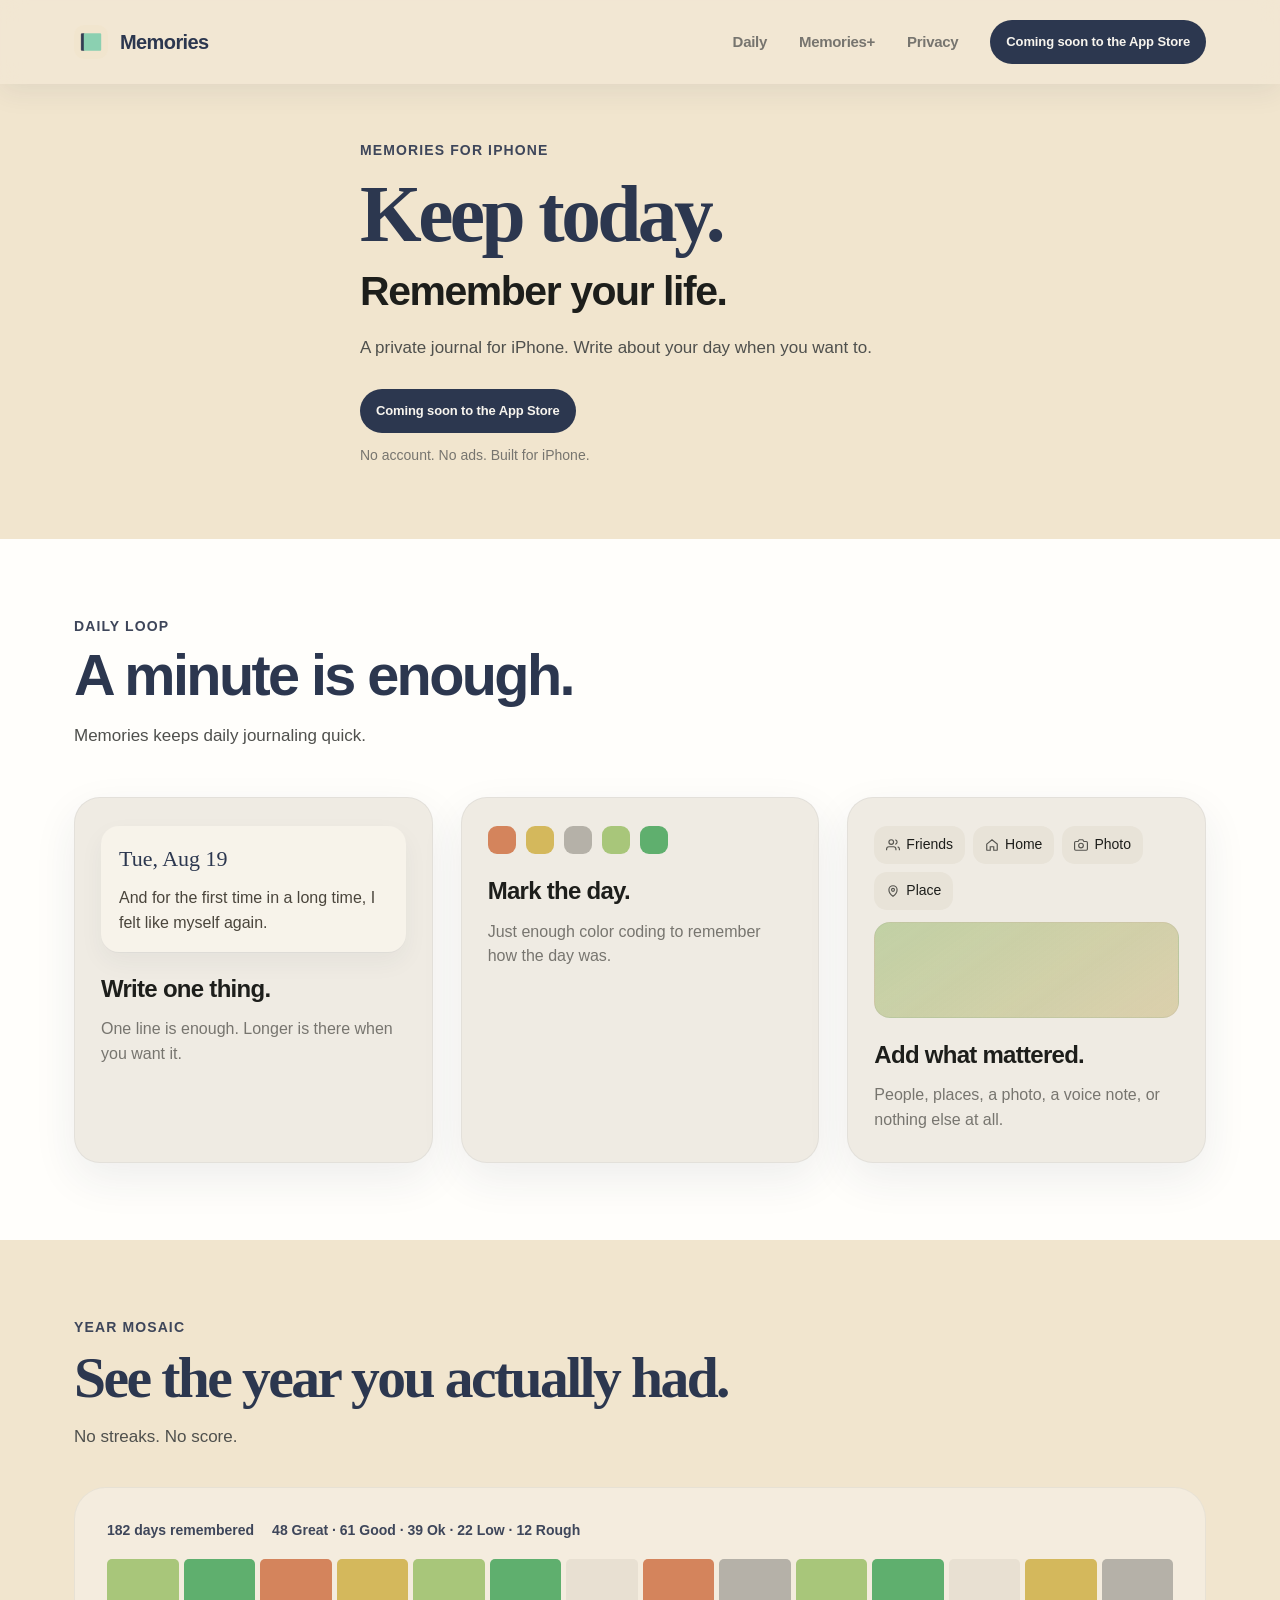
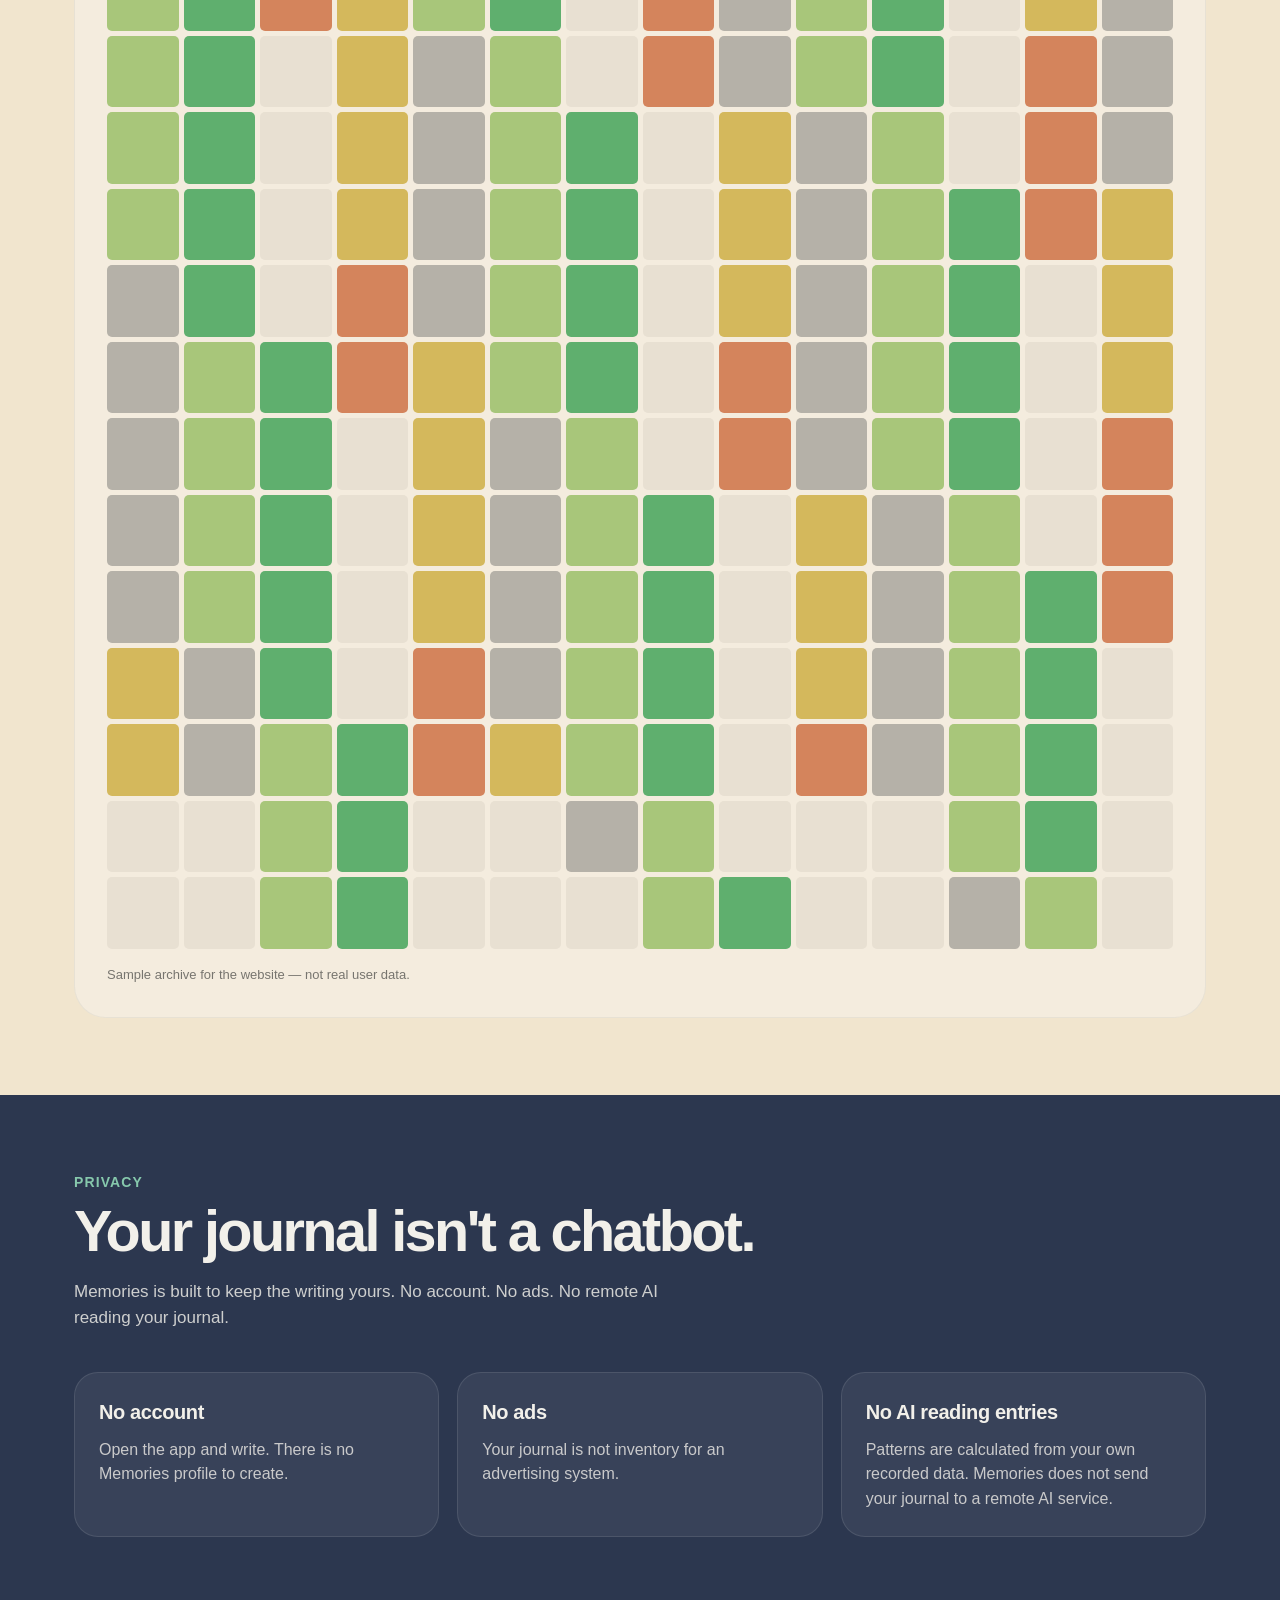
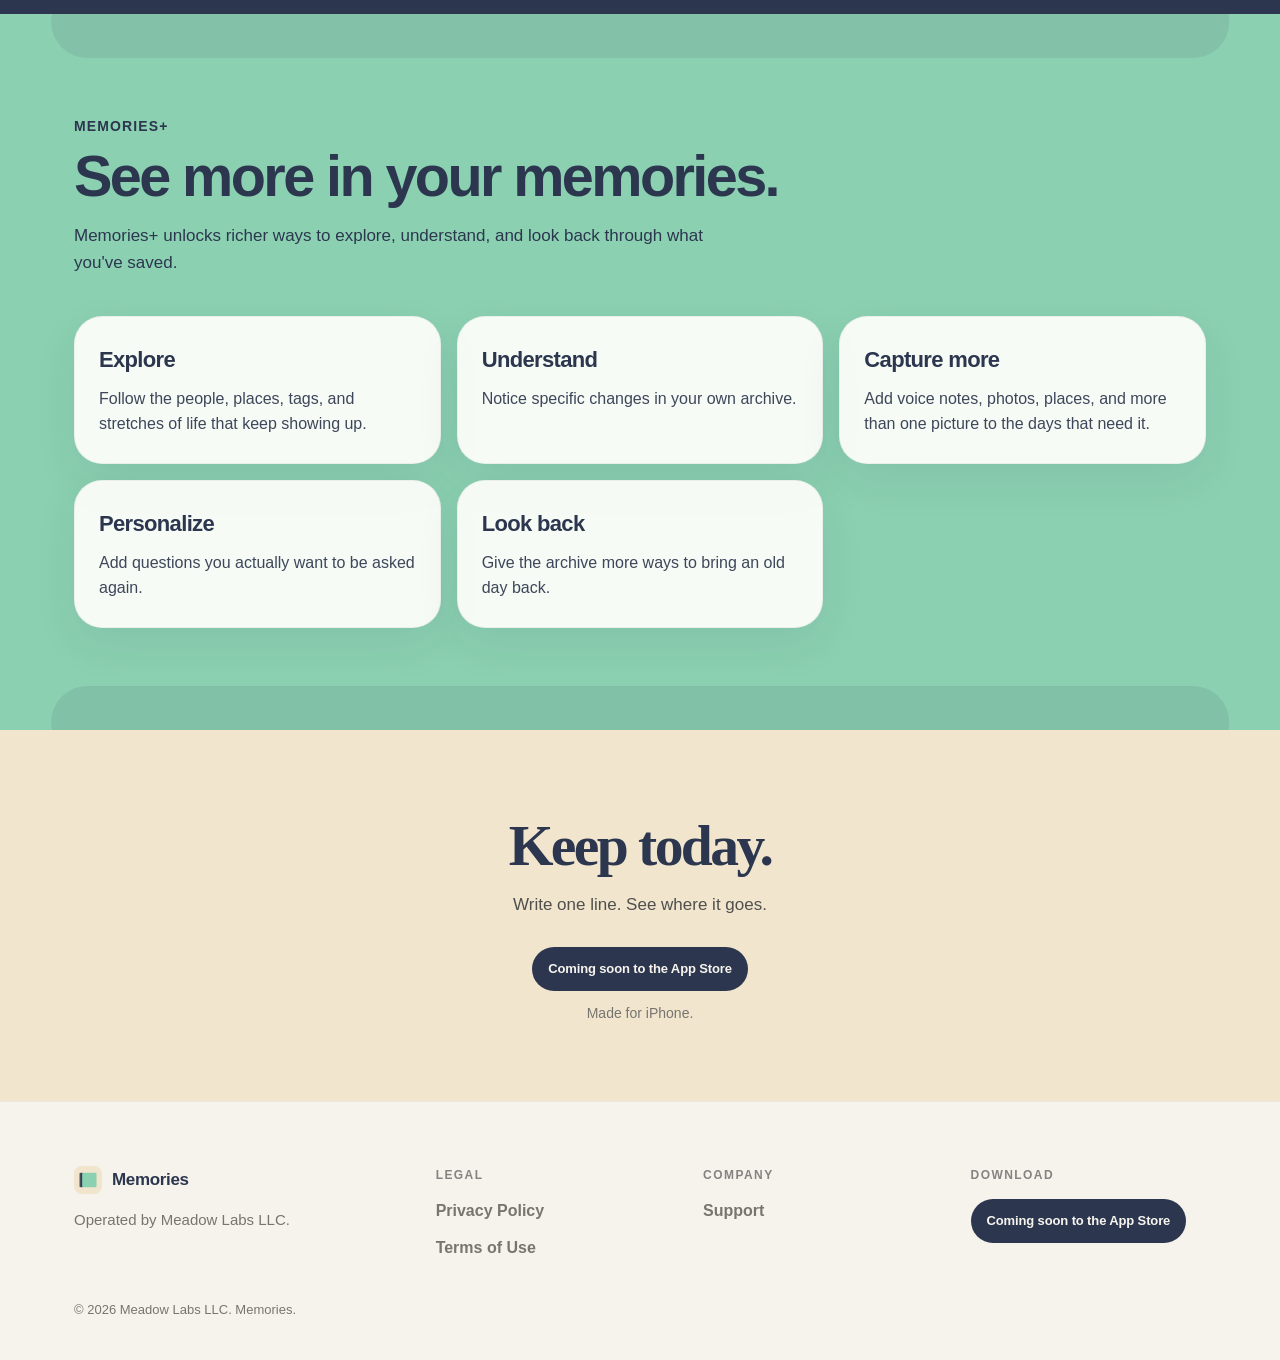
==== index.html @ 6b0a4706 "Initial Memories website" ====
<!doctype html>
<html lang="en">
  <head>
    <meta charset="utf-8" />
    <meta name="viewport" content="width=device-width, initial-scale=1" />
    <title>Memories - Daily journaling with no fluff</title>
    <meta name="description" content="A private iPhone journal. Write about your day, mark how it felt, and look back when you want to." />
    <link rel="canonical" href="https://memoriesjournal.com/" />
    <meta name="theme-color" content="#F1E5CE" />
    <link rel="icon" type="image/png" href="./assets/favicon.png" />
    <link rel="apple-touch-icon" href="./assets/logo.png" />
    <meta property="og:type" content="website" />
    <meta property="og:url" content="https://memoriesjournal.com/" />
    <meta property="og:title" content="Memories - Daily journaling with no fluff" />
    <meta property="og:description" content="A private iPhone journal. Write about your day when you want to." />
    <meta property="og:image" content="https://memoriesjournal.com/assets/logo.png" />
    <meta name="twitter:card" content="summary_large_image" />
    <link rel="manifest" href="./site.webmanifest" />
    <link rel="stylesheet" href="./styles.css" />
  </head>
  <body>
    <a class="skip-link" href="#main">Skip to content</a>
    <header class="topbar">
      <div class="topbar-inner">
        <a class="brand" href="./index.html" aria-label="Memories home">
          <img class="brand-mark" src="./assets/logo.png" alt="" width="34" height="34" />
          <span class="brand-word">Memories</span>
        </a>
        <div class="topbar-actions">
          <nav class="topnav" aria-label="Primary">
            <a href="#daily">Daily</a>
            <a href="#plus">Memories+</a>
            <a href="#privacy">Privacy</a>
          </nav>
          <div data-store-cta></div>
        </div>
      </div>
    </header>

    <main id="main">
      <section class="hero hero--simple" aria-labelledby="hero-title">
        <div class="hero-grid hero-grid--simple">
          <div>
            <p class="hero-eyebrow">Memories for iPhone</p>
            <h1 id="hero-title" class="hero-title">Keep today.</h1>
            <p class="hero-support">Remember your life.</p>
            <p class="hero-body">
              A private journal for iPhone. Write about your day when you want to.
            </p>
            <div class="hero-cta">
              <div data-store-cta></div>
              <p class="hero-note">No account. No ads. Built for iPhone.</p>
            </div>
          </div>
        </div>
      </section>

      <section class="section loop-section" id="daily" aria-labelledby="loop-title">
        <div class="section-inner">
          <p class="section-kicker">Daily loop</p>
          <h2 id="loop-title" class="h2">A minute is enough.</h2>
          <p class="lead">Memories keeps daily journaling quick.</p>
          <div class="loop-grid">
            <article class="loop-card">
              <div class="mini-write" aria-hidden="true">
                <div class="date">Tue, Aug 19</div>
                <div class="line">And for the first time in a long time, I felt like myself again.</div>
              </div>
              <h3>Write one thing.</h3>
              <p>One line is enough. Longer is there when you want it.</p>
            </article>

            <article class="loop-card">
              <div class="mood-row" aria-hidden="true">
                <span class="mood-swatch" data-mood="rough"></span>
                <span class="mood-swatch" data-mood="low"></span>
                <span class="mood-swatch" data-mood="ok"></span>
                <span class="mood-swatch" data-mood="good"></span>
                <span class="mood-swatch" data-mood="great"></span>
              </div>
              <h3>Mark the day.</h3>
              <p>Just enough color coding to remember how the day was.</p>
            </article>

            <article class="loop-card">
              <div class="context-demo" aria-hidden="true">
                <div class="tag-row">
                  <span class="tag-pill">
                    <svg viewBox="0 0 24 24" fill="none" stroke="currentColor" stroke-width="2" aria-hidden="true"><path d="M17 21v-2a4 4 0 00-4-4H5a4 4 0 00-4 4v2"/><circle cx="9" cy="7" r="4"/><path d="M23 21v-2a4 4 0 00-3-3.87M16 3.13a4 4 0 010 7.75"/></svg>
                    Friends
                  </span>
                  <span class="tag-pill">
                    <svg viewBox="0 0 24 24" fill="none" stroke="currentColor" stroke-width="2" aria-hidden="true"><path d="M3 10.5L12 3l9 7.5V20a1 1 0 01-1 1h-5v-6H9v6H4a1 1 0 01-1-1v-9.5z"/></svg>
                    Home
                  </span>
                  <span class="tag-pill">
                    <svg viewBox="0 0 24 24" fill="none" stroke="currentColor" stroke-width="2" aria-hidden="true"><path d="M23 19a2 2 0 01-2 2H3a2 2 0 01-2-2V8a2 2 0 012-2h4l2-3h6l2 3h4a2 2 0 012 2z"/><circle cx="12" cy="13" r="4"/></svg>
                    Photo
                  </span>
                  <span class="tag-pill">
                    <svg viewBox="0 0 24 24" fill="none" stroke="currentColor" stroke-width="2" aria-hidden="true"><path d="M12 21s7-4.5 7-11a7 7 0 10-14 0c0 6.5 7 11 7 11z"/><circle cx="12" cy="10" r="2.5"/></svg>
                    Place
                  </span>
                </div>
                <div class="context-photo" aria-hidden="true"></div>
              </div>
              <h3>Add what mattered.</h3>
              <p>People, places, a photo, a voice note, or nothing else at all.</p>
            </article>
          </div>
        </div>
      </section>

      <section class="section year-section" aria-labelledby="year-title">
        <div class="section-inner">
          <p class="section-kicker">Year Mosaic</p>
          <h2 id="year-title" class="h2 h2-serif">See the year you actually had.</h2>
          <p class="lead">No streaks. No score.</p>
          <div class="mosaic-panel">
            <div class="mosaic-meta">
              <span>182 days remembered</span>
              <span>48 Great · 61 Good · 39 Ok · 22 Low · 12 Rough</span>
            </div>
            <div id="yearMosaic" class="mosaic-grid" role="img" aria-label="Decorative sample year mosaic using demo mood colors"></div>
            <p class="mosaic-note">Sample archive for the website — not real user data.</p>
          </div>
        </div>
      </section>

      <section class="section privacy-section" id="privacy" aria-labelledby="privacy-title">
        <div class="section-inner">
          <p class="section-kicker">Privacy</p>
          <h2 id="privacy-title" class="h2">Your journal isn't a chatbot.</h2>
          <p class="lead">Memories is built to keep the writing yours. No account. No ads. No remote AI reading your journal.</p>
          <p class="lead" data-cloud-copy hidden>
            The app works offline, and private iCloud sync can keep your archive with your Apple account when enabled.
          </p>
          <div class="trust-grid">
            <article class="trust-card"><h3>No account</h3><p>Open the app and write. There is no Memories profile to create.</p></article>
            <article class="trust-card"><h3>No ads</h3><p>Your journal is not inventory for an advertising system.</p></article>
            <article class="trust-card"><h3>No AI reading entries</h3><p>Patterns are calculated from your own recorded data. Memories does not send your journal to a remote AI service.</p></article>
          </div>
        </div>
      </section>

      <section class="plus-section" id="plus" aria-labelledby="plus-title">
        <div class="plus-stack plus-stack--top" aria-hidden="true"></div>
        <div class="plus-stack plus-stack--bottom" aria-hidden="true"></div>
        <div class="section-inner" style="position:relative;z-index:1">
          <p class="section-kicker">Memories+</p>
          <h2 id="plus-title" class="h2">See more in your memories.</h2>
          <p class="lead">Memories+ unlocks richer ways to explore, understand, and look back through what you've saved.</p>
          <div class="plus-grid plus-grid--five">
            <article class="plus-card"><h3>Explore</h3><p>Follow the people, places, tags, and stretches of life that keep showing up.</p></article>
            <article class="plus-card"><h3>Understand</h3><p>Notice specific changes in your own archive.</p></article>
            <article class="plus-card"><h3>Capture more</h3><p>Add voice notes, photos, places, and more than one picture to the days that need it.</p></article>
            <article class="plus-card"><h3>Personalize</h3><p>Add questions you actually want to be asked again.</p></article>
            <article class="plus-card"><h3>Look back</h3><p>Give the archive more ways to bring an old day back.</p></article>
          </div>
        </div>
      </section>

      <section class="section final-cta" aria-labelledby="final-title">
        <div class="section-inner center">
          <h2 id="final-title" class="h2 h2-serif">Keep today.</h2>
          <p class="lead">Write one line. See where it goes.</p>
          <div class="hero-cta" style="margin-top:28px">
            <div data-store-cta></div>
            <p class="hero-note">Made for iPhone.</p>
          </div>
        </div>
      </section>
    </main>

    <footer class="site-footer">
      <div class="section-inner">
        <div class="footer-grid">
          <div>
            <a class="footer-brand" href="./index.html">
              <img src="./assets/logo.png" alt="" width="28" height="28" />
              Memories
            </a>
            <p class="footer-copy">Operated by Meadow Labs LLC.</p>
          </div>
          <div>
            <div class="footer-label">Legal</div>
            <div class="footer-links">
              <a href="./privacy.html">Privacy Policy</a>
              <a href="./terms.html">Terms of Use</a>
            </div>
          </div>
          <div>
            <div class="footer-label">Company</div>
            <div class="footer-links"><a href="./support.html">Support</a></div>
          </div>
          <div>
            <div class="footer-label">Download</div>
            <div class="footer-links"><div data-store-cta></div></div>
          </div>
        </div>
        <div class="footer-bottom">© <span data-year></span> Meadow Labs LLC. Memories.</div>
      </div>
    </footer>
    <script src="./main.js" defer></script>
  </body>
</html>
---- styles.css ----
/* Memories marketing site */

:root {
  --logo-cream: #f1e5ce;
  --brand-mint: #8bd0b1;
  --slate: #3e465a;
  --navy: #2c374f;
  --canvas: #f6f3ec;
  --raised: #efebe3;
  --ink: #1d1e1b;
  --muted: #77756f;
  --separator: #ded9cf;

  --mood-rough: #d4845c;
  --mood-low: #d4b85c;
  --mood-ok: #b5b1a8;
  --mood-good: #a8c67a;
  --mood-great: #5faf6e;

  --font-sans: -apple-system, BlinkMacSystemFont, "SF Pro Text", "SF Pro Display",
    "Segoe UI", Helvetica, Arial, sans-serif;
  --font-serif: ui-serif, "New York", Georgia, "Times New Roman", serif;

  --wrap: 1180px;
  --pad-x: 24px;
  --section-y: clamp(56px, 6vw, 96px);
  --shadow-soft: 0 16px 44px rgba(44, 55, 79, 0.08);
  --shadow-nav: 0 8px 26px rgba(44, 55, 79, 0.08);
  --radius-card: 26px;
  --radius-device: 42px;
  --focus: 0 0 0 3px rgba(139, 208, 177, 0.55);
}

*, *::before, *::after { box-sizing: border-box; }

html { scroll-behavior: smooth; }
@media (prefers-reduced-motion: reduce) {
  html { scroll-behavior: auto; }
}

body {
  margin: 0;
  color: var(--ink);
  background: var(--canvas);
  font-family: var(--font-sans);
  font-size: 17px;
  line-height: 1.55;
  -webkit-font-smoothing: antialiased;
  overflow-x: hidden;
}

img { max-width: 100%; height: auto; display: block; }
a { color: inherit; }

a:focus-visible,
button:focus-visible {
  outline: none;
  box-shadow: var(--focus);
  border-radius: 10px;
}

.skip-link {
  position: absolute;
  left: 16px;
  top: -48px;
  z-index: 100;
  padding: 10px 14px;
  background: var(--navy);
  color: #f7f4ee;
  border-radius: 12px;
  text-decoration: none;
  font-weight: 650;
}
.skip-link:focus { top: 16px; }

.section { padding: var(--section-y) 0; }
.section-inner {
  width: min(var(--wrap), 100%);
  margin: 0 auto;
  padding: 0 var(--pad-x);
}

/* Topbar */
.topbar {
  position: sticky;
  top: 0;
  z-index: 40;
  height: 84px;
  display: flex;
  align-items: center;
  background: rgba(241, 229, 206, 0.86);
  backdrop-filter: blur(12px);
  -webkit-backdrop-filter: blur(12px);
  box-shadow: var(--shadow-nav);
}
.topbar-inner {
  width: min(var(--wrap), 100%);
  margin: 0 auto;
  padding: 0 var(--pad-x);
  display: flex;
  align-items: center;
  justify-content: space-between;
  gap: 20px;
}
.brand {
  display: inline-flex;
  align-items: center;
  gap: 12px;
  text-decoration: none;
  color: var(--navy);
  min-height: 44px;
}
.brand-mark {
  width: 34px;
  height: 34px;
  border-radius: 10px;
  object-fit: cover;
}
.brand-word {
  font-size: 20px;
  font-weight: 700;
  letter-spacing: -0.03em;
}
.topnav { display: none; align-items: center; gap: 4px; }
.topnav a {
  text-decoration: none;
  color: var(--muted);
  font-size: 15px;
  font-weight: 650;
  letter-spacing: -0.02em;
  padding: 10px 14px;
  border-radius: 999px;
  transition: background 160ms ease, color 160ms ease;
}
.topnav a:hover {
  background: rgba(139, 208, 177, 0.22);
  color: var(--navy);
}
.topbar-actions { display: flex; align-items: center; gap: 18px; }
@media (min-width: 900px) { .topnav { display: flex; } }
@media (max-width: 639px) {
  .topbar { height: 72px; }
  .brand-mark { width: 30px; height: 30px; }
  .brand-word { font-size: 18px; }
}

.coming-soon {
  display: inline-flex;
  align-items: center;
  justify-content: center;
  min-height: 44px;
  padding: 10px 16px;
  border-radius: 999px;
  background: var(--navy);
  color: #f7f4ee;
  font-size: 13px;
  font-weight: 650;
  letter-spacing: -0.01em;
  text-align: center;
}
.store-badge { display: inline-block; line-height: 0; }
.store-badge img { height: 40px; width: auto; }
@media (min-width: 640px) { .store-badge img { height: 44px; } }

/* Hero */
.hero {
  background: var(--logo-cream);
  overflow: hidden;
}
.hero-grid {
  width: min(1360px, calc(100% - 48px));
  margin: 0 auto;
  padding: 28px 0 64px;
  display: grid;
  grid-template-columns: minmax(0, 0.9fr) minmax(0, 1.1fr);
  gap: 48px;
  align-items: center;
  min-height: 720px;
}
.hero-eyebrow {
  margin: 0 0 14px;
  font-size: 14px;
  font-weight: 700;
  letter-spacing: 0.08em;
  text-transform: uppercase;
  color: var(--slate);
}
.hero-title {
  margin: 0;
  font-family: var(--font-serif);
  font-size: clamp(48px, 6.2vw, 86px);
  line-height: 0.96;
  letter-spacing: -0.045em;
  font-weight: 600;
  color: var(--navy);
}
.hero-support {
  margin: 18px 0 0;
  font-size: clamp(28px, 3.2vw, 46px);
  line-height: 1.05;
  letter-spacing: -0.035em;
  font-weight: 650;
}
.hero-body {
  margin: 22px 0 0;
  max-width: 34rem;
  font-size: clamp(17px, 1.3vw, 20px);
  color: color-mix(in srgb, var(--ink) 78%, white);
}
.hero-cta {
  margin-top: 28px;
  display: flex;
  flex-direction: column;
  align-items: flex-start;
  gap: 12px;
}
.hero-note { margin: 0; font-size: 14px; color: var(--muted); }
.hero-art {
  position: relative;
  min-height: 520px;
  display: grid;
  place-items: center;
}
.stack-layer {
  position: absolute;
  border-radius: 36px;
}
.stack-layer--back {
  width: min(78%, 420px);
  height: 78%;
  right: 8%;
  top: 8%;
  background: var(--slate);
  transform: rotate(-2.5deg);
}
.stack-layer--mid {
  width: min(82%, 440px);
  height: 82%;
  right: 4%;
  top: 10%;
  background: var(--navy);
  transform: rotate(1.5deg);
}
.hero-device {
  position: relative;
  z-index: 2;
  width: min(360px, 78%);
}
.float-device { animation: floaty 8s ease-in-out infinite; }
@keyframes floaty {
  0%, 100% { transform: translateY(0); }
  50% { transform: translateY(-4px); }
}
@media (prefers-reduced-motion: reduce) {
  .float-device { animation: none; }
}
@media (max-width: 1099px) {
  .hero-grid {
    grid-template-columns: 1fr;
    min-height: auto;
    gap: 36px;
    width: min(var(--wrap), 100%);
    padding: 24px var(--pad-x) 48px;
  }
  .hero-art { min-height: 420px; }
  .hero-cta, .hero-body, .hero-support, .hero-title, .hero-eyebrow { text-align: center; }
  .hero-cta { align-items: center; }
  .hero-body { margin-left: auto; margin-right: auto; }
}
@media (max-width: 639px) {
  .hero-title { font-size: clamp(42px, 11vw, 54px); }
  .hero-support { font-size: clamp(24px, 7vw, 34px); }
  .hero-art { min-height: 360px; }
}

.hero--simple .hero-grid--simple {
  grid-template-columns: 1fr;
  min-height: auto;
  width: min(var(--wrap), 100%);
  padding: 56px var(--pad-x) 72px;
  max-width: 38rem;
}

.hero--simple .hero-cta,
.hero--simple .hero-body,
.hero--simple .hero-support,
.hero--simple .hero-title,
.hero--simple .hero-eyebrow {
  text-align: left;
}

.hero--simple .hero-cta {
  align-items: flex-start;
}

@media (max-width: 639px) {
  .hero--simple .hero-grid--simple {
    padding: 40px var(--pad-x) 56px;
  }
}

.device-shell {
  background: #1a1c19;
  border-radius: var(--radius-device);
  padding: 10px;
  box-shadow: var(--shadow-soft);
  aspect-ratio: 9 / 19.5;
  overflow: hidden;
  position: relative;
}
.device-shell img,
.shot-slot img {
  width: 100%;
  height: 100%;
  object-fit: cover;
  border-radius: calc(var(--radius-device) - 8px);
  background: var(--raised);
}
.shot-slot { position: relative; width: 100%; height: 100%; }
.shot-placeholder {
  position: absolute;
  inset: 0;
  display: grid;
  place-items: center;
  text-align: center;
  padding: 24px;
  border-radius: inherit;
  background: linear-gradient(160deg, rgba(239, 235, 227, 0.95), rgba(241, 229, 206, 0.95));
  color: var(--slate);
  font-size: 13px;
  font-weight: 650;
  letter-spacing: 0.04em;
  text-transform: uppercase;
  border: 1px dashed rgba(62, 70, 90, 0.28);
}

.section-kicker {
  margin: 0;
  font-size: 14px;
  font-weight: 700;
  letter-spacing: 0.08em;
  text-transform: uppercase;
  color: var(--slate);
}
.h2 {
  margin: 10px 0 0;
  font-size: clamp(36px, 4.5vw, 68px);
  line-height: 1;
  letter-spacing: -0.045em;
  font-weight: 750;
  color: var(--navy);
}
.h2-serif {
  font-family: var(--font-serif);
  font-weight: 600;
}
.lead {
  margin: 18px 0 0;
  max-width: 40rem;
  font-size: clamp(17px, 1.3vw, 21px);
  color: color-mix(in srgb, var(--ink) 78%, white);
}

.loop-section { background: #fffefb; }
.loop-grid { margin-top: 48px; display: grid; gap: 22px; }
@media (min-width: 900px) {
  .loop-grid { grid-template-columns: repeat(3, 1fr); gap: 28px; }
}
.loop-card {
  background: var(--raised);
  border-radius: var(--radius-card);
  padding: 28px 26px 30px;
  border: 1px solid rgba(44, 55, 79, 0.06);
  box-shadow: var(--shadow-soft);
}
.loop-card h3 {
  margin: 18px 0 0;
  font-size: 24px;
  letter-spacing: -0.03em;
  font-weight: 750;
}
.loop-card p { margin: 10px 0 0; color: var(--muted); font-size: 16px; }
.mini-write {
  background: #f7f3ea;
  border-radius: 18px;
  padding: 16px 18px;
  box-shadow: 0 1px 0 rgba(44, 55, 79, 0.04), 0 10px 24px rgba(44, 55, 79, 0.05);
}
.mini-write .date {
  font-family: var(--font-serif);
  font-size: 22px;
  color: var(--navy);
}
.mini-write .line { margin-top: 10px; font-size: 16px; color: #4a453c; }
.mood-row { display: flex; gap: 10px; align-items: center; flex-wrap: wrap; }
.mood-swatch { width: 28px; height: 28px; border-radius: 9px; }
.mood-swatch[data-mood="rough"] { background: var(--mood-rough); }
.mood-swatch[data-mood="low"] { background: var(--mood-low); }
.mood-swatch[data-mood="ok"] { background: var(--mood-ok); }
.mood-swatch[data-mood="good"] { background: var(--mood-good); }
.mood-swatch[data-mood="great"] { background: var(--mood-great); }
.mood-legend {
  display: flex;
  flex-wrap: wrap;
  gap: 8px 12px;
  margin-top: 12px;
  font-size: 13px;
  color: var(--muted);
}
.mood-legend span { display: inline-flex; align-items: center; gap: 6px; }
.mood-legend i { width: 10px; height: 10px; border-radius: 3px; display: inline-block; }
.tag-row { display: flex; flex-wrap: wrap; gap: 8px; }
.tag-pill {
  display: inline-flex;
  align-items: center;
  gap: 6px;
  padding: 8px 12px;
  border-radius: 13px;
  background: #e8e3d8;
  font-size: 14px;
}

.tag-pill svg {
  width: 14px;
  height: 14px;
  opacity: 0.72;
  flex-shrink: 0;
}

.context-demo {
  display: grid;
  gap: 12px;
}

.context-photo {
  height: 96px;
  border-radius: 16px;
  background:
    linear-gradient(145deg, rgba(168, 198, 122, 0.55), rgba(212, 184, 92, 0.35)),
    linear-gradient(0deg, rgba(44, 55, 79, 0.08), rgba(44, 55, 79, 0.08));
  border: 1px solid rgba(44, 55, 79, 0.06);
}

.feature-section { background: var(--canvas); }
.feature-layout {
  margin-top: 40px;
  display: grid;
  gap: 32px;
  align-items: center;
}
@media (min-width: 900px) {
  .feature-layout { grid-template-columns: minmax(0, 0.9fr) minmax(0, 1.1fr); gap: 48px; }
}
.feature-preview {
  position: relative;
  width: min(380px, 100%);
  margin: 0 auto;
}
.feature-screen {
  width: 100%;
  height: 100%;
  object-fit: cover;
  transition: opacity 180ms ease;
  border-radius: calc(var(--radius-device) - 8px);
}
.feature-screen.is-fading { opacity: 0.45; }
.feature-cards { display: flex; flex-direction: column; gap: 12px; }
.feature-card {
  width: 100%;
  text-align: left;
  border: 1px solid rgba(44, 55, 79, 0.1);
  border-radius: 24px;
  background: #fffefb;
  padding: 22px 24px;
  box-shadow: var(--shadow-soft);
  cursor: pointer;
  font: inherit;
  color: inherit;
  transition: transform 160ms ease, background 160ms ease, border-color 160ms ease;
}
.feature-card h3 {
  margin: 0;
  font-size: 20px;
  letter-spacing: -0.03em;
  font-weight: 750;
}
.feature-card p { margin: 8px 0 0; color: var(--muted); font-size: 16px; }
.feature-card.is-active {
  border-color: rgba(139, 208, 177, 0.7);
  background: #eef8f3;
}
.feature-card.is-active h3 { color: var(--navy); }
@media (min-width: 900px) {
  .feature-card.is-active { transform: translateX(-4px); }
}

.year-section { background: var(--logo-cream); }
.mosaic-panel {
  margin-top: 36px;
  background: rgba(246, 243, 236, 0.55);
  border-radius: 32px;
  padding: clamp(20px, 3vw, 32px);
  border: 1px solid rgba(44, 55, 79, 0.06);
}
.mosaic-meta {
  display: flex;
  flex-wrap: wrap;
  gap: 10px 18px;
  margin-bottom: 18px;
  font-size: 14px;
  color: var(--slate);
  font-weight: 650;
}
.mosaic-grid {
  display: grid;
  grid-template-columns: repeat(14, minmax(0, 1fr));
  gap: 5px;
}
.mosaic-cell {
  aspect-ratio: 1;
  border-radius: 5px;
  opacity: 0;
  transform: translateY(4px);
}
.mosaic-grid.is-revealed .mosaic-cell,
.mosaic-cell.is-visible {
  opacity: 1;
  transform: none;
  transition: opacity 420ms ease, transform 420ms ease;
  transition-delay: var(--delay, 0ms);
}
@media (prefers-reduced-motion: reduce) {
  .mosaic-cell { opacity: 1; transform: none; transition: none; }
}
.mosaic-note { margin: 16px 0 0; font-size: 13px; color: var(--muted); }

.ordinary-section { background: #fffefb; }
.ordinary-grid { margin-top: 40px; display: grid; gap: 22px; }
@media (min-width: 900px) {
  .ordinary-grid { grid-template-columns: 1.2fr 0.9fr; align-items: stretch; }
}
.ordinary-side { display: grid; gap: 18px; }
.archive-card {
  background: var(--raised);
  border-radius: 28px;
  padding: 22px;
  border: 1px solid rgba(44, 55, 79, 0.06);
  box-shadow: var(--shadow-soft);
  min-height: 180px;
}
.archive-card h3 {
  margin: 0;
  font-size: 18px;
  font-weight: 750;
  letter-spacing: -0.02em;
}
.archive-card p { margin: 8px 0 0; color: var(--muted); font-size: 15px; }
.archive-visual {
  margin-top: 16px;
  border-radius: 22px;
  overflow: hidden;
  min-height: 220px;
  background: #e8e2d6;
  position: relative;
}
.archive-visual .shot-slot { min-height: 220px; }
.archive-visual img {
  width: 100%;
  height: 100%;
  min-height: 220px;
  object-fit: cover;
  border-radius: 0;
}
.ordinary-close {
  margin-top: 28px;
  max-width: 46rem;
  font-size: clamp(17px, 1.2vw, 20px);
  color: color-mix(in srgb, var(--ink) 80%, white);
}

.privacy-section {
  background: var(--navy);
  color: #f2f0ea;
}
.privacy-section .h2,
.privacy-section .section-kicker { color: #f2f0ea; }
.privacy-section .lead { color: rgba(242, 240, 234, 0.82); }
.privacy-section .section-kicker { color: rgba(139, 208, 177, 0.95); }
.trust-grid { margin-top: 40px; display: grid; gap: 18px; }
@media (min-width: 900px) {
  .trust-grid { grid-template-columns: repeat(3, 1fr); }
}
.trust-card {
  background: rgba(255, 255, 255, 0.06);
  border: 1px solid rgba(255, 255, 255, 0.1);
  border-radius: 24px;
  padding: 24px;
}
.trust-card h3 { margin: 0; font-size: 20px; letter-spacing: -0.02em; }
.trust-card p { margin: 10px 0 0; color: rgba(242, 240, 234, 0.78); font-size: 16px; }

.plus-section {
  position: relative;
  overflow: hidden;
  background: var(--brand-mint);
  padding: clamp(72px, 8vw, 120px) 0;
}
.plus-stack {
  position: absolute;
  left: 50%;
  transform: translateX(-50%);
  width: min(1200px, 92%);
  height: 72px;
  border-radius: 36px;
  pointer-events: none;
}
.plus-stack--top {
  top: -28px;
  background: color-mix(in srgb, var(--brand-mint) 70%, var(--slate));
  opacity: 0.35;
}
.plus-stack--bottom {
  bottom: -28px;
  background: color-mix(in srgb, var(--brand-mint) 65%, var(--navy));
  opacity: 0.28;
}
.plus-section .h2,
.plus-section .lead,
.plus-section .section-kicker { color: var(--navy); }
.plus-grid { margin-top: 40px; display: grid; gap: 16px; }
@media (min-width: 900px) {
  .plus-grid { grid-template-columns: repeat(3, 1fr); }
}

.plus-grid--five {
  grid-template-columns: 1fr;
}

@media (min-width: 640px) {
  .plus-grid--five {
    grid-template-columns: repeat(2, 1fr);
  }
}

@media (min-width: 900px) {
  .plus-grid--five {
    grid-template-columns: repeat(3, 1fr);
  }
}
.plus-card {
  background: rgba(255, 254, 251, 0.92);
  border-radius: 28px;
  padding: 26px 24px;
  border: 1px solid rgba(44, 55, 79, 0.06);
  box-shadow: var(--shadow-soft);
  transition: transform 160ms ease, box-shadow 160ms ease;
}
.plus-card:hover {
  transform: translateY(-2px);
  box-shadow: 0 18px 40px rgba(44, 55, 79, 0.1);
}
@media (prefers-reduced-motion: reduce) {
  .plus-card:hover { transform: none; }
}
.plus-card h3 {
  margin: 0;
  font-size: 22px;
  letter-spacing: -0.03em;
  font-weight: 750;
  color: var(--navy);
}
.plus-card p { margin: 10px 0 0; color: var(--slate); font-size: 16px; }

.final-cta { background: var(--logo-cream); text-align: center; }
.final-cta .lead { margin-left: auto; margin-right: auto; }
.final-cta .hero-cta { align-items: center; }

.site-footer {
  background: var(--canvas);
  padding: 64px 0 40px;
  border-top: 1px solid rgba(44, 55, 79, 0.06);
}
.footer-grid { display: grid; gap: 32px; }
@media (min-width: 900px) {
  .footer-grid { grid-template-columns: 1.4fr 1fr 1fr 1fr; }
}
.footer-brand {
  display: flex;
  align-items: center;
  gap: 10px;
  font-weight: 750;
  color: var(--navy);
  letter-spacing: -0.02em;
  text-decoration: none;
}
.footer-brand img { width: 28px; height: 28px; border-radius: 8px; }
.footer-label {
  font-size: 12px;
  font-weight: 750;
  letter-spacing: 0.12em;
  text-transform: uppercase;
  color: color-mix(in srgb, var(--ink) 55%, white);
}
.footer-links { margin-top: 14px; display: flex; flex-direction: column; gap: 12px; }
.footer-links a {
  text-decoration: none;
  color: var(--muted);
  font-weight: 650;
  font-size: 16px;
}
.footer-links a:hover { color: var(--navy); }
.footer-copy {
  margin-top: 14px;
  color: var(--muted);
  font-size: 15px;
  max-width: 18rem;
}
.footer-bottom { margin-top: 40px; font-size: 13px; color: var(--muted); }

.legal-main { padding: 48px 0 80px; background: var(--canvas); }
.legal-wrap {
  width: min(820px, 100%);
  margin: 0 auto;
  padding: 0 var(--pad-x);
}

.legal-card--document {
  margin-top: 0;
}

.legal-card--document h2:first-of-type {
  margin-top: 0;
}

.legal-card--document p + p {
  margin-top: 12px;
}

.legal-card--document ul {
  margin: 12px 0 0;
}

.legal-card--document li + li {
  margin-top: 6px;
}

.legal-card--document a {
  color: var(--navy);
  font-weight: 650;
  text-decoration: underline;
  text-underline-offset: 2px;
}

.legal-main h3 {
  margin: 24px 0 0;
  font-size: 18px;
  letter-spacing: -0.02em;
  color: var(--navy);
  font-weight: 700;
}

.legal-main h1 {
  margin: 0;
  font-size: clamp(40px, 5vw, 54px);
  letter-spacing: -0.045em;
  line-height: 1;
  color: var(--navy);
  font-weight: 750;
}
.legal-main .intro {
  margin-top: 18px;
  font-size: 19px;
  color: color-mix(in srgb, var(--ink) 78%, white);
}
.legal-card {
  margin-top: 28px;
  background: #fffefb;
  border: 1px solid rgba(44, 55, 79, 0.08);
  border-radius: 28px;
  padding: clamp(24px, 4vw, 40px);
  box-shadow: var(--shadow-soft);
}
.legal-main h2 {
  margin: 28px 0 0;
  font-size: 24px;
  letter-spacing: -0.03em;
  color: var(--navy);
}
.legal-main h2:first-child { margin-top: 0; }
.legal-main p, .legal-main li { color: var(--muted); font-size: 16px; }
.legal-main ul { padding-left: 1.2rem; }
.faq-item + .faq-item {
  margin-top: 22px;
  padding-top: 22px;
  border-top: 1px solid var(--separator);
}
.faq-item h2 { font-size: 20px; margin: 0; }
.faq-item p { margin: 10px 0 0; }
.legal-todo {
  margin-top: 18px;
  padding: 14px 16px;
  border-radius: 14px;
  background: rgba(212, 132, 92, 0.12);
  color: #6b3f28;
  font-size: 14px;
  font-weight: 650;
}
.center { text-align: center; }
.center .lead { margin-left: auto; margin-right: auto; }

/* compatibility stubs */
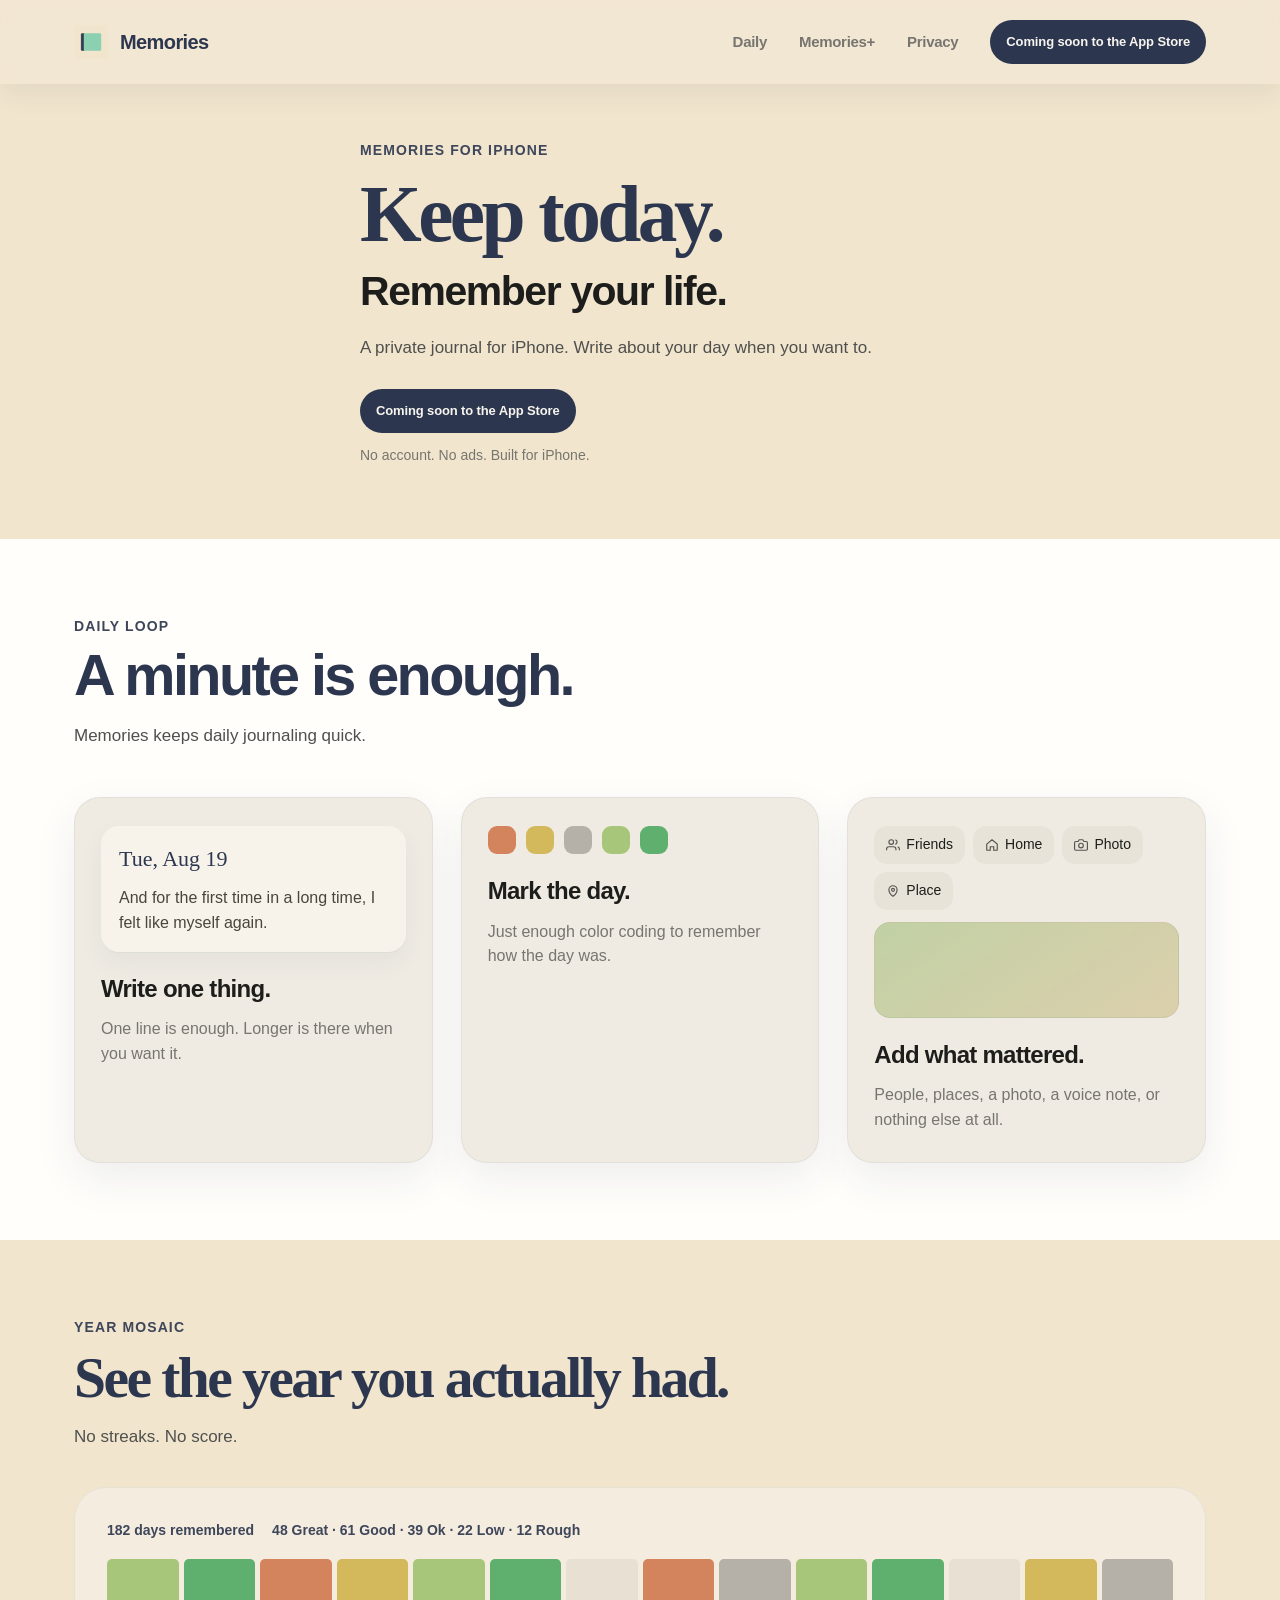
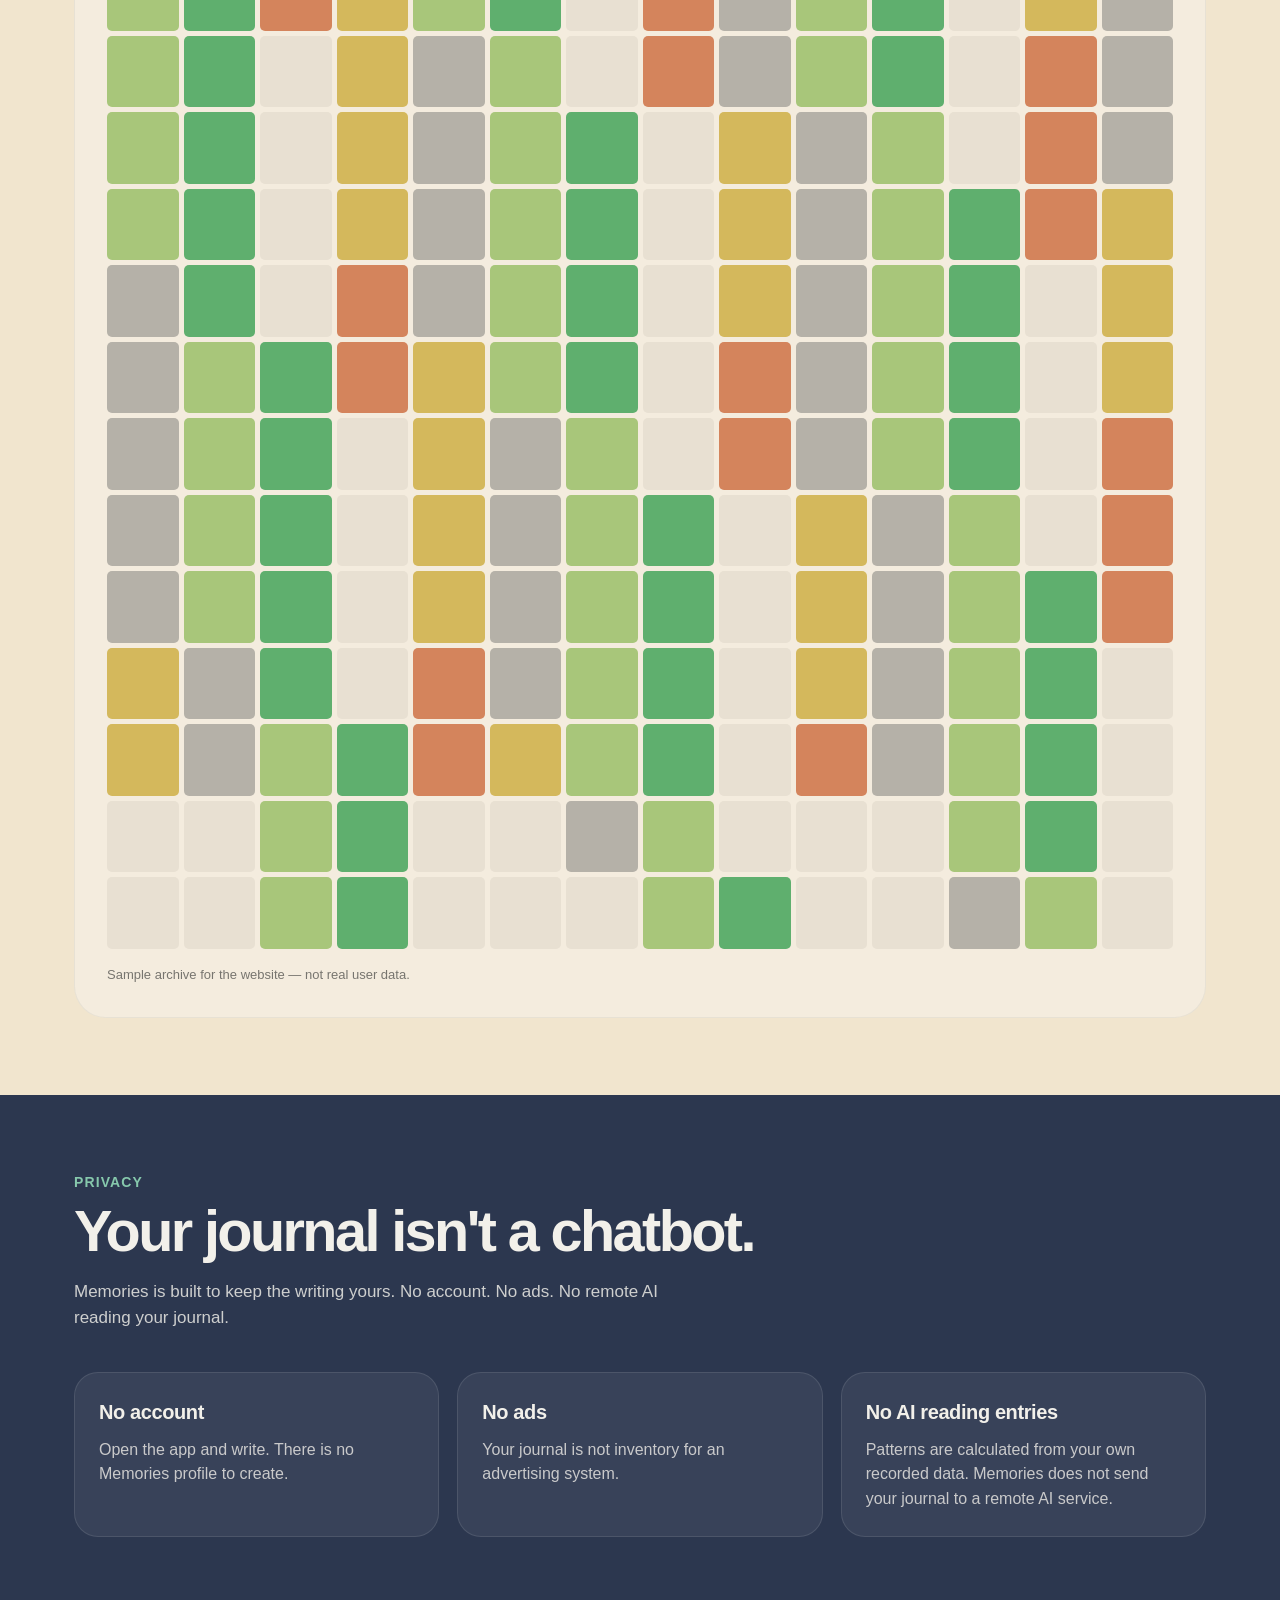
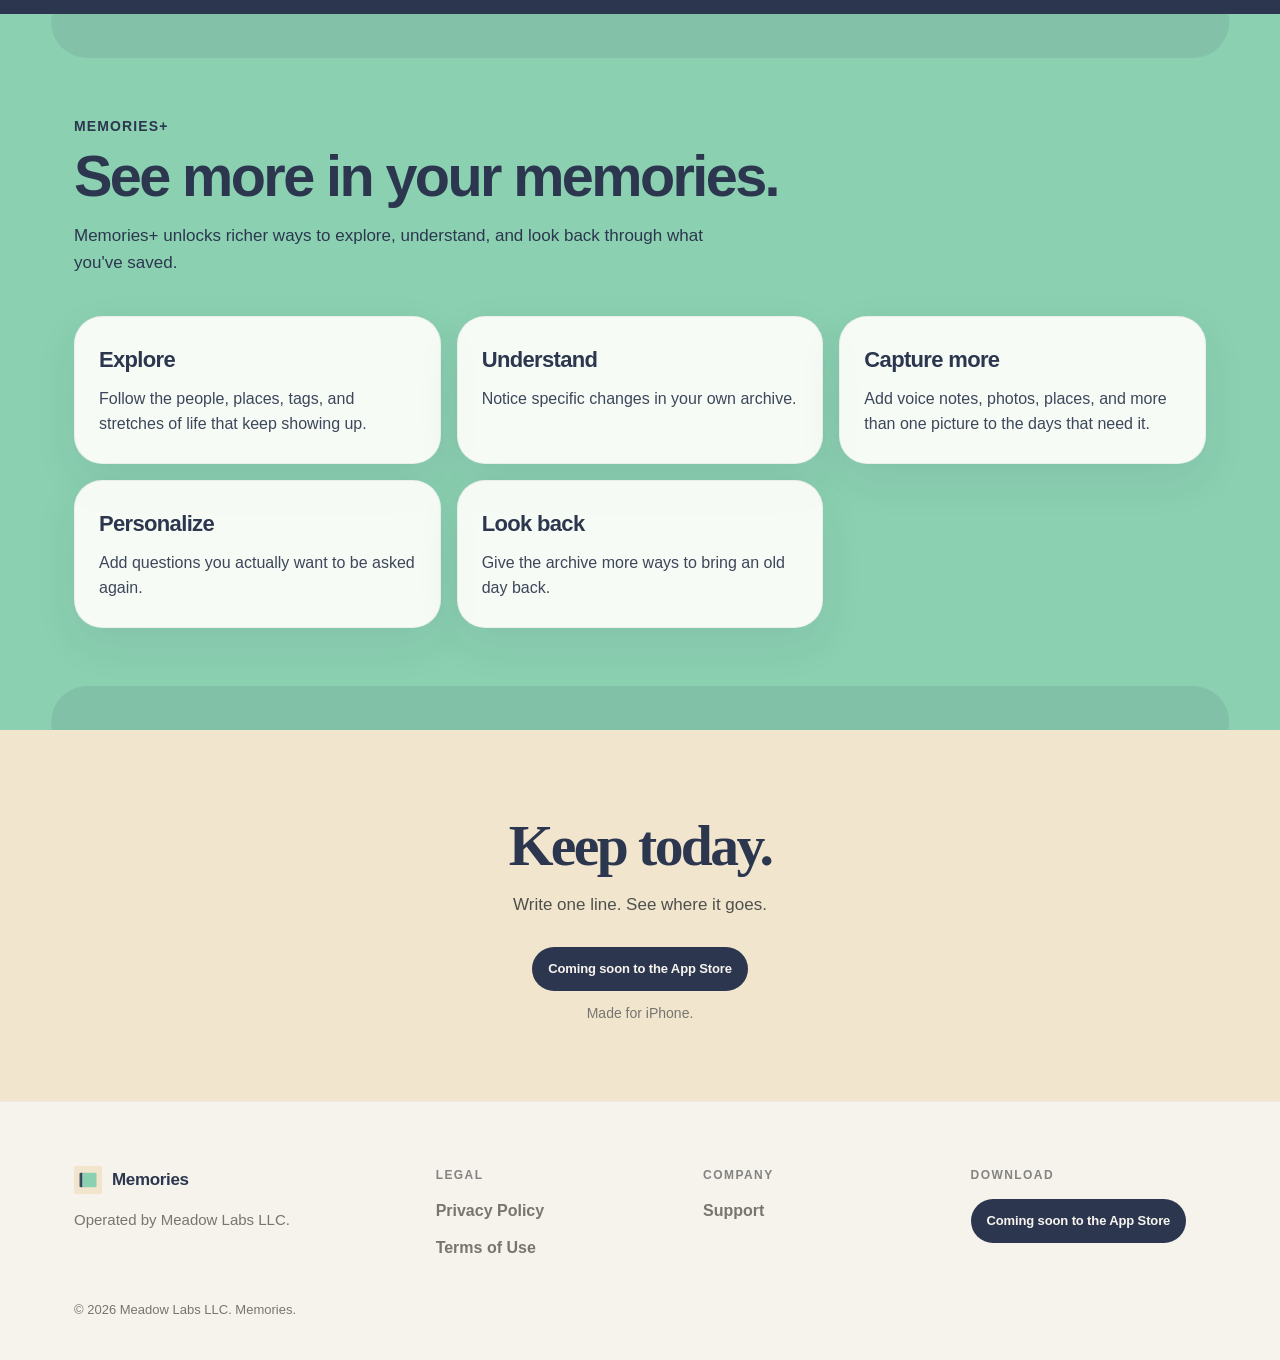
==== commit d76ce459: "Update branding and legal pages" ====
--- a/index.html
+++ b/index.html
@@ -8,12 +8,12 @@
     <link rel="canonical" href="https://memoriesjournal.com/" />
     <meta name="theme-color" content="#F1E5CE" />
     <link rel="icon" type="image/png" href="./assets/favicon.png" />
-    <link rel="apple-touch-icon" href="./assets/logo.png" />
+    <link rel="apple-touch-icon" href="./assets/logo-opaque.png" />
     <meta property="og:type" content="website" />
     <meta property="og:url" content="https://memoriesjournal.com/" />
     <meta property="og:title" content="Memories - Daily journaling with no fluff" />
     <meta property="og:description" content="A private iPhone journal. Write about your day when you want to." />
-    <meta property="og:image" content="https://memoriesjournal.com/assets/logo.png" />
+    <meta property="og:image" content="https://memoriesjournal.com/assets/logo-opaque.png" />
     <meta name="twitter:card" content="summary_large_image" />
     <link rel="manifest" href="./site.webmanifest" />
     <link rel="stylesheet" href="./styles.css" />
--- a/styles.css
+++ b/styles.css
@@ -113,7 +113,8 @@
 .brand-mark {
   width: 34px;
   height: 34px;
-  border-radius: 10px;
+  border-radius: 0;
+  object-fit: contain;
   object-fit: cover;
 }
 .brand-word {
@@ -693,7 +694,7 @@
   letter-spacing: -0.02em;
   text-decoration: none;
 }
-.footer-brand img { width: 28px; height: 28px; border-radius: 8px; }
+.footer-brand img { width: 28px; height: 28px; border-radius: 0; object-fit: contain; }
 .footer-label {
   font-size: 12px;
   font-weight: 750;
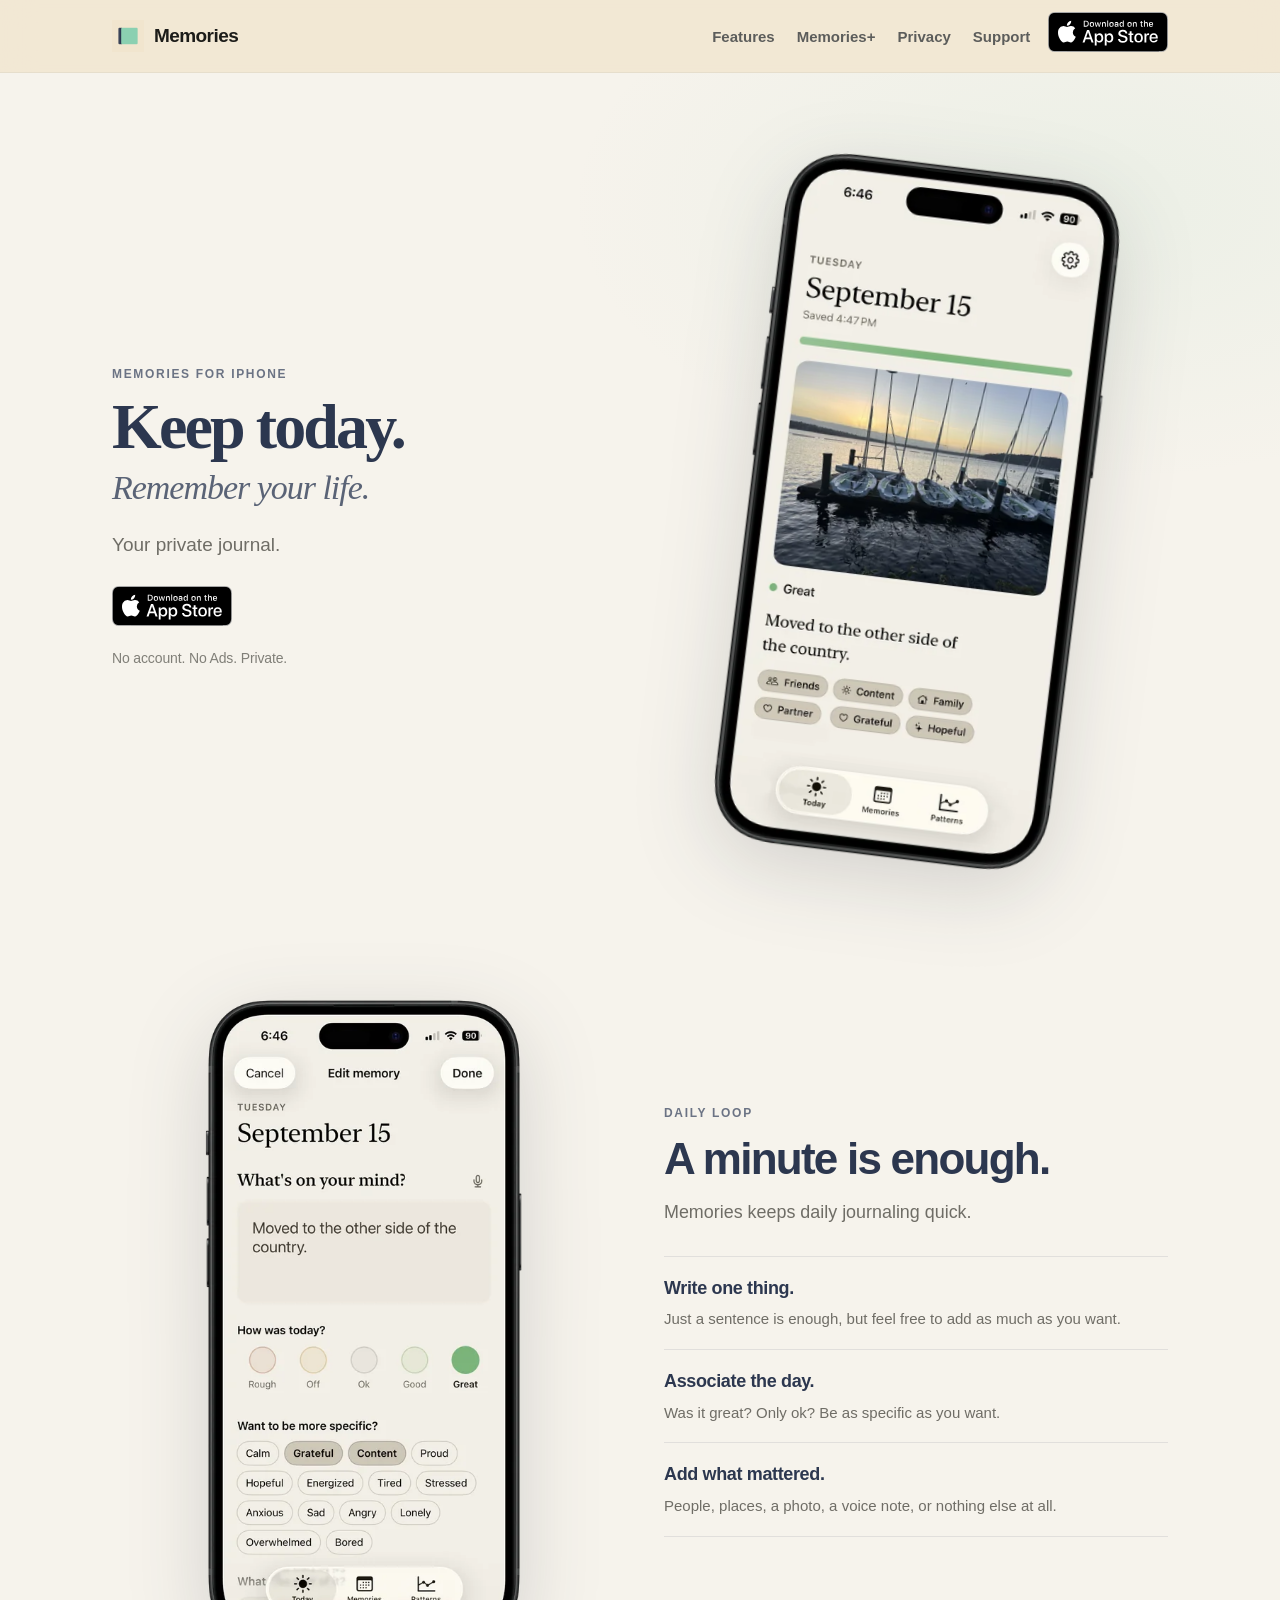
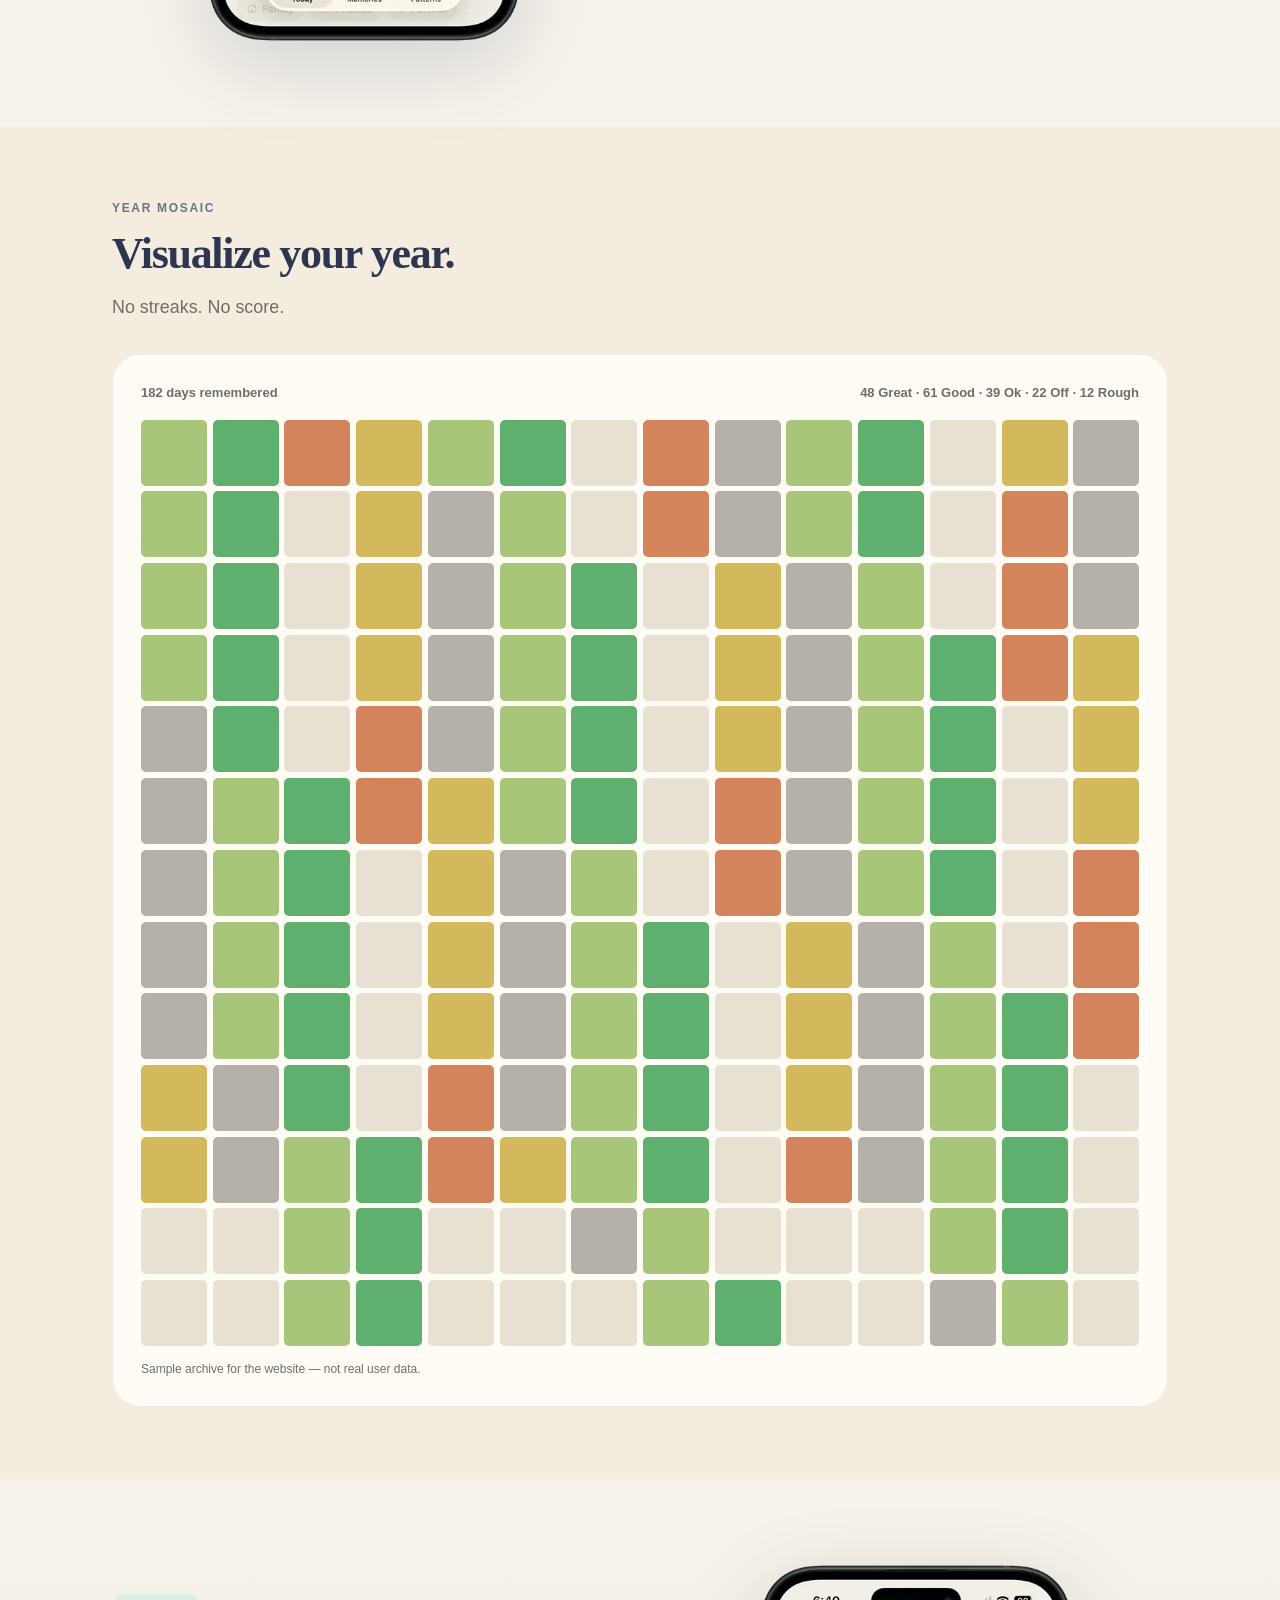
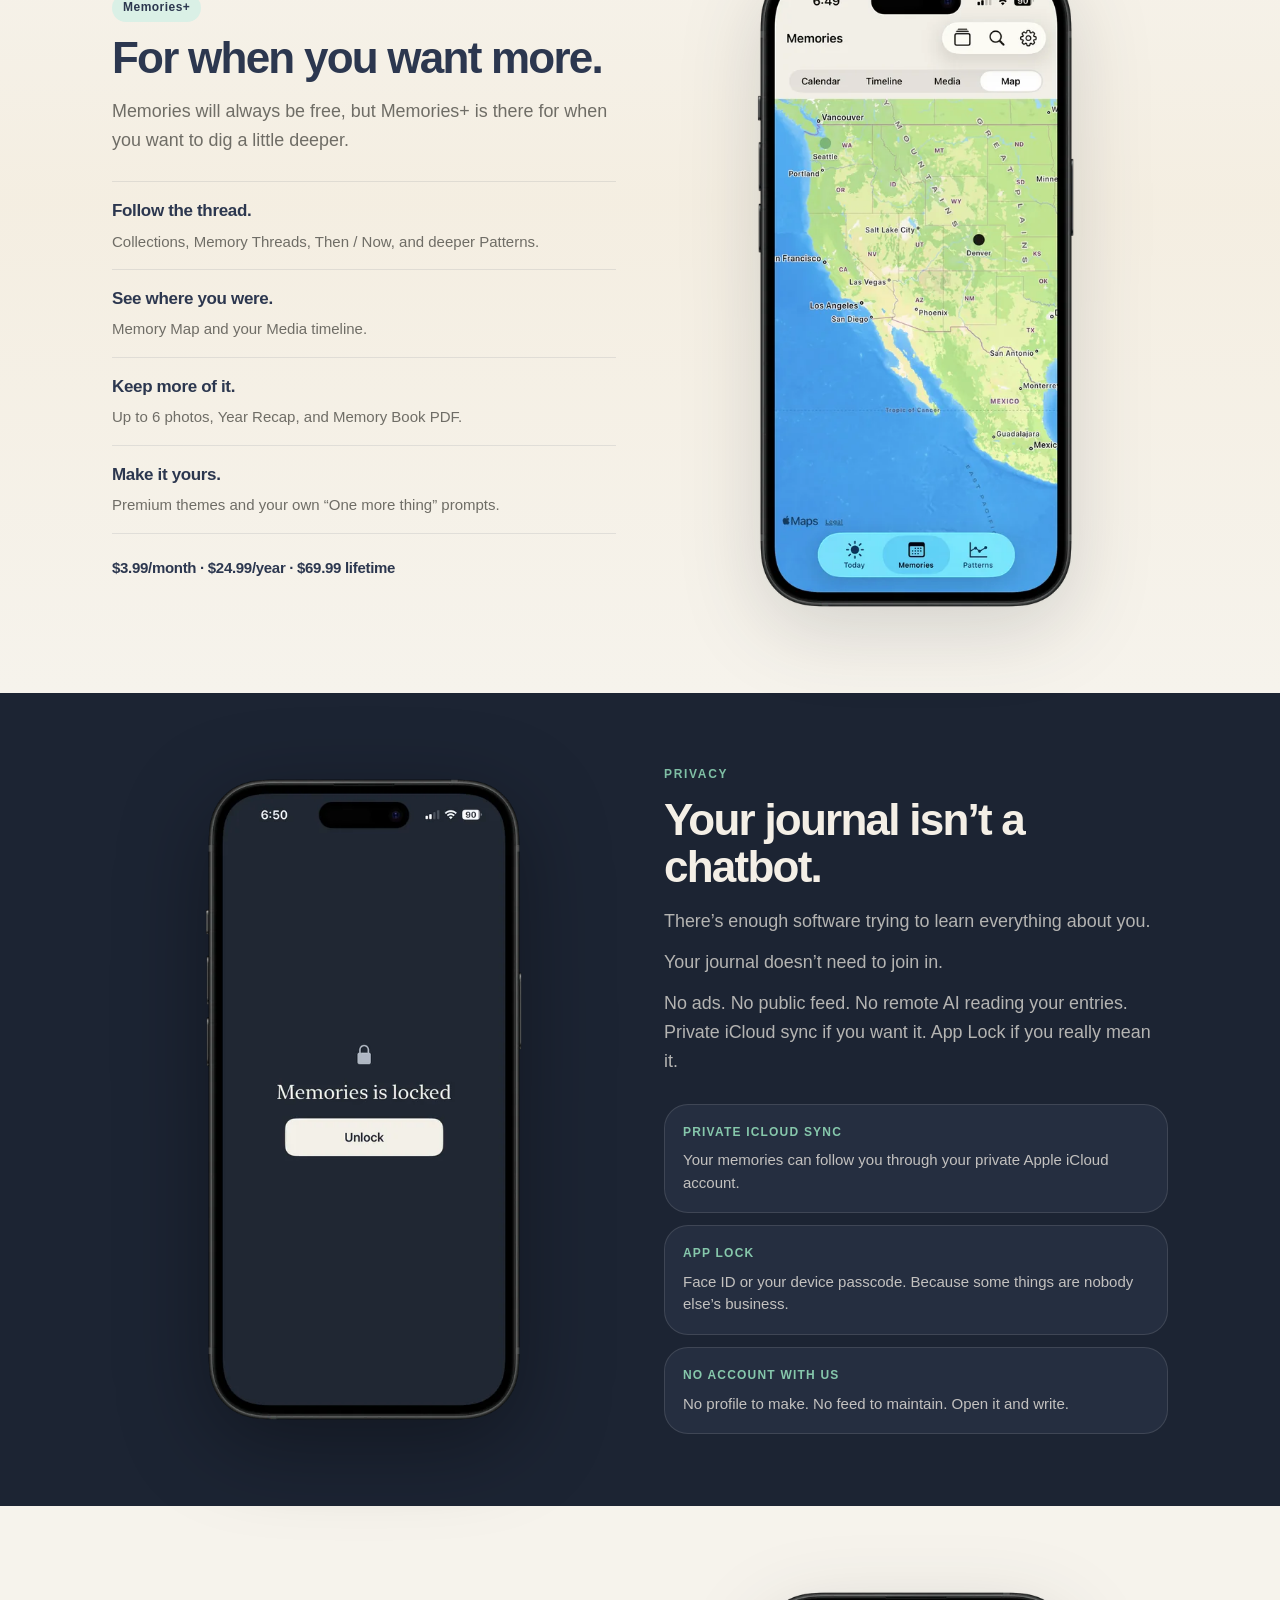
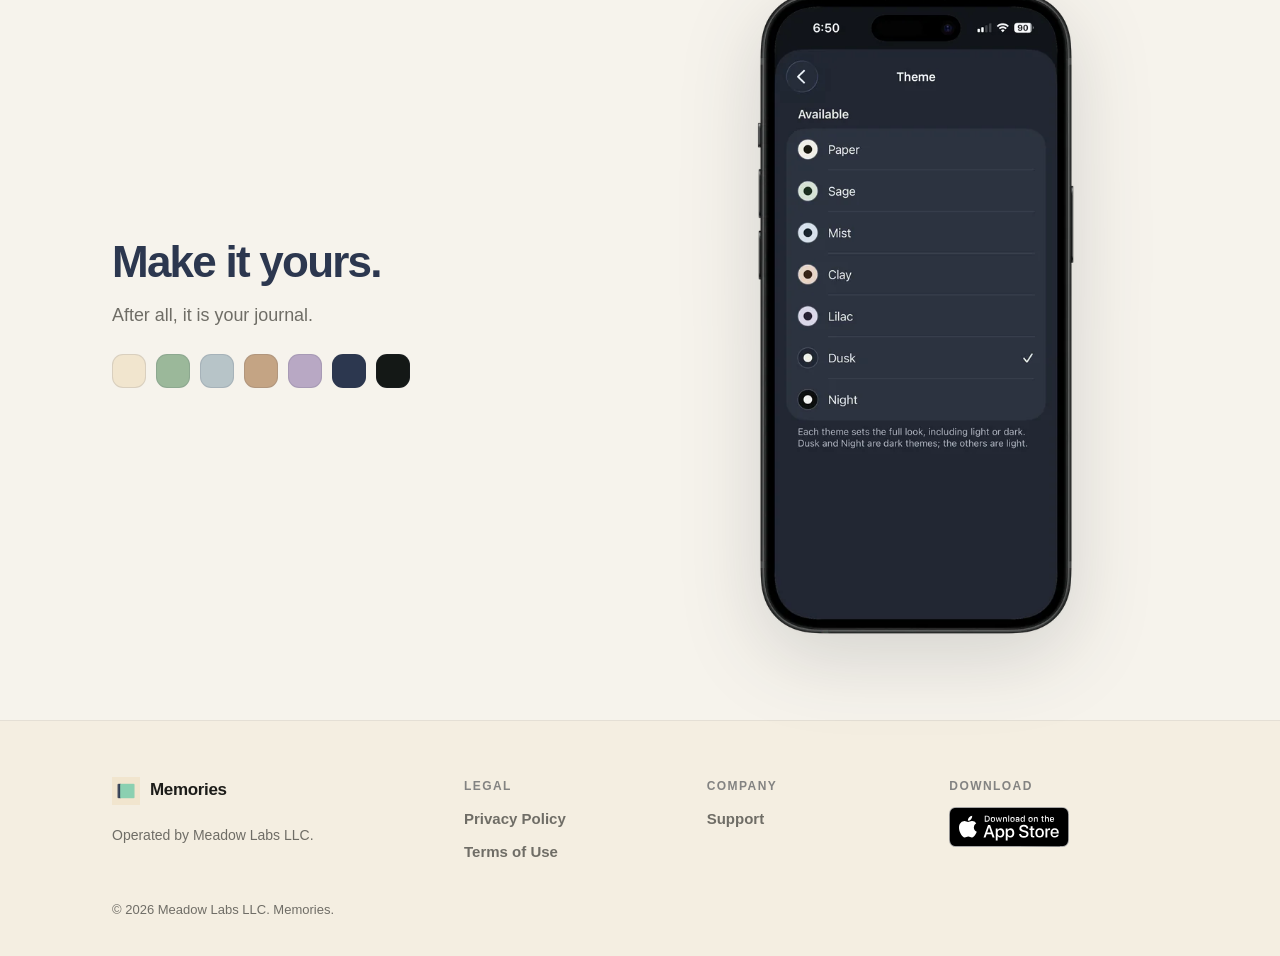
==== commit 0a1973c6: "Polish homepage copy, layout, and App Store CTA" ====
--- a/index.html
+++ b/index.html
@@ -3,18 +3,32 @@
   <head>
     <meta charset="utf-8" />
     <meta name="viewport" content="width=device-width, initial-scale=1" />
-    <title>Memories - Daily journaling with no fluff</title>
-    <meta name="description" content="A private iPhone journal. Write about your day, mark how it felt, and look back when you want to." />
-    <link rel="canonical" href="https://memoriesjournal.com/" />
+    <title>Memories — One Minute Journal for iPhone</title>
+    <meta
+      name="description"
+      content="A private one-minute journal for iPhone. Save a thought, mood, photo, voice memory or place. No streaks, no ads, no public feed."
+    />
+    <link rel="canonical" href="https://www.memoriesjournal.com/" />
     <meta name="theme-color" content="#F1E5CE" />
-    <link rel="icon" type="image/png" href="./assets/favicon.png" />
-    <link rel="apple-touch-icon" href="./assets/logo-opaque.png" />
+    <link rel="icon" type="image/png" href="./assets/favicon-v2.png?v=2" />
+    <link rel="apple-touch-icon" href="./assets/logo-opaque.png?v=2" />
     <meta property="og:type" content="website" />
-    <meta property="og:url" content="https://memoriesjournal.com/" />
-    <meta property="og:title" content="Memories - Daily journaling with no fluff" />
-    <meta property="og:description" content="A private iPhone journal. Write about your day when you want to." />
-    <meta property="og:image" content="https://memoriesjournal.com/assets/logo-opaque.png" />
+    <meta property="og:url" content="https://www.memoriesjournal.com/" />
+    <meta property="og:title" content="Memories — Keep today. Remember your life." />
+    <meta
+      property="og:description"
+      content="A private one-minute journal for iPhone. One sentence is enough."
+    />
+    <meta property="og:image" content="https://www.memoriesjournal.com/assets/social/memories-og.jpg" />
+    <meta property="og:image:width" content="1200" />
+    <meta property="og:image:height" content="630" />
     <meta name="twitter:card" content="summary_large_image" />
+    <meta name="twitter:title" content="Memories — Keep today. Remember your life." />
+    <meta
+      name="twitter:description"
+      content="A private one-minute journal for iPhone. One sentence is enough."
+    />
+    <meta name="twitter:image" content="https://www.memoriesjournal.com/assets/social/memories-og.jpg" />
     <link rel="manifest" href="./site.webmanifest" />
     <link rel="stylesheet" href="./styles.css" />
   </head>
@@ -23,150 +37,278 @@
     <header class="topbar">
       <div class="topbar-inner">
         <a class="brand" href="./index.html" aria-label="Memories home">
-          <img class="brand-mark" src="./assets/logo.png" alt="" width="34" height="34" />
+          <img class="brand-mark" src="./assets/logo.png" alt="" width="32" height="32" />
           <span class="brand-word">Memories</span>
         </a>
         <div class="topbar-actions">
           <nav class="topnav" aria-label="Primary">
-            <a href="#daily">Daily</a>
-            <a href="#plus">Memories+</a>
+            <a href="#features">Features</a>
+            <a href="#memories-plus">Memories+</a>
             <a href="#privacy">Privacy</a>
+            <a href="./support.html">Support</a>
           </nav>
           <div data-store-cta></div>
+          <button
+            class="nav-toggle"
+            type="button"
+            aria-expanded="false"
+            aria-controls="mobileNav"
+            aria-label="Open menu"
+            data-nav-toggle
+          >
+            <svg class="icon-open" viewBox="0 0 24 24" fill="none" stroke="currentColor" stroke-width="2" aria-hidden="true">
+              <path d="M4 7h16M4 12h16M4 17h16" />
+            </svg>
+            <svg class="icon-close" viewBox="0 0 24 24" fill="none" stroke="currentColor" stroke-width="2" aria-hidden="true">
+              <path d="M6 6l12 12M18 6L6 18" />
+            </svg>
+          </button>
         </div>
       </div>
+      <nav class="mobile-nav" id="mobileNav" aria-label="Mobile">
+        <a href="#features">Features</a>
+        <a href="#memories-plus">Memories+</a>
+        <a href="#privacy">Privacy</a>
+        <a href="./support.html">Support</a>
+      </nav>
     </header>
 
     <main id="main">
-      <section class="hero hero--simple" aria-labelledby="hero-title">
-        <div class="hero-grid hero-grid--simple">
-          <div>
-            <p class="hero-eyebrow">Memories for iPhone</p>
+      <section class="hero" aria-labelledby="hero-title">
+        <div class="hero-grid">
+          <div class="hero-copy reveal">
+            <p class="eyebrow">Memories for iPhone</p>
             <h1 id="hero-title" class="hero-title">Keep today.</h1>
-            <p class="hero-support">Remember your life.</p>
-            <p class="hero-body">
-              A private journal for iPhone. Write about your day when you want to.
-            </p>
+            <p class="hero-sub">Remember your life.</p>
+            <p class="hero-body">Your private journal.</p>
             <div class="hero-cta">
               <div data-store-cta></div>
-              <p class="hero-note">No account. No ads. Built for iPhone.</p>
-            </div>
-          </div>
-        </div>
-      </section>
-
-      <section class="section loop-section" id="daily" aria-labelledby="loop-title">
-        <div class="section-inner">
-          <p class="section-kicker">Daily loop</p>
-          <h2 id="loop-title" class="h2">A minute is enough.</h2>
-          <p class="lead">Memories keeps daily journaling quick.</p>
-          <div class="loop-grid">
-            <article class="loop-card">
-              <div class="mini-write" aria-hidden="true">
-                <div class="date">Tue, Aug 19</div>
-                <div class="line">And for the first time in a long time, I felt like myself again.</div>
-              </div>
-              <h3>Write one thing.</h3>
-              <p>One line is enough. Longer is there when you want it.</p>
-            </article>
-
-            <article class="loop-card">
-              <div class="mood-row" aria-hidden="true">
-                <span class="mood-swatch" data-mood="rough"></span>
-                <span class="mood-swatch" data-mood="low"></span>
-                <span class="mood-swatch" data-mood="ok"></span>
-                <span class="mood-swatch" data-mood="good"></span>
-                <span class="mood-swatch" data-mood="great"></span>
-              </div>
-              <h3>Mark the day.</h3>
-              <p>Just enough color coding to remember how the day was.</p>
-            </article>
-
-            <article class="loop-card">
-              <div class="context-demo" aria-hidden="true">
-                <div class="tag-row">
-                  <span class="tag-pill">
-                    <svg viewBox="0 0 24 24" fill="none" stroke="currentColor" stroke-width="2" aria-hidden="true"><path d="M17 21v-2a4 4 0 00-4-4H5a4 4 0 00-4 4v2"/><circle cx="9" cy="7" r="4"/><path d="M23 21v-2a4 4 0 00-3-3.87M16 3.13a4 4 0 010 7.75"/></svg>
-                    Friends
-                  </span>
-                  <span class="tag-pill">
-                    <svg viewBox="0 0 24 24" fill="none" stroke="currentColor" stroke-width="2" aria-hidden="true"><path d="M3 10.5L12 3l9 7.5V20a1 1 0 01-1 1h-5v-6H9v6H4a1 1 0 01-1-1v-9.5z"/></svg>
-                    Home
-                  </span>
-                  <span class="tag-pill">
-                    <svg viewBox="0 0 24 24" fill="none" stroke="currentColor" stroke-width="2" aria-hidden="true"><path d="M23 19a2 2 0 01-2 2H3a2 2 0 01-2-2V8a2 2 0 012-2h4l2-3h6l2 3h4a2 2 0 012 2z"/><circle cx="12" cy="13" r="4"/></svg>
-                    Photo
-                  </span>
-                  <span class="tag-pill">
-                    <svg viewBox="0 0 24 24" fill="none" stroke="currentColor" stroke-width="2" aria-hidden="true"><path d="M12 21s7-4.5 7-11a7 7 0 10-14 0c0 6.5 7 11 7 11z"/><circle cx="12" cy="10" r="2.5"/></svg>
-                    Place
-                  </span>
-                </div>
-                <div class="context-photo" aria-hidden="true"></div>
-              </div>
-              <h3>Add what mattered.</h3>
-              <p>People, places, a photo, a voice note, or nothing else at all.</p>
-            </article>
+            </div>
+            <p class="hero-note">No account. No Ads. Private.</p>
+          </div>
+          <div class="hero-visual reveal">
+            <div class="phone phone--hero">
+              <picture>
+                <source
+                  type="image/webp"
+                  srcset="./assets/app/optimized/memories-today-480.webp 480w, ./assets/app/optimized/memories-today-720.webp 720w, ./assets/app/optimized/memories-today-960.webp 960w"
+                  sizes="(max-width: 899px) 74vw, min(40vw, 368px)"
+                />
+                <img
+                  src="./assets/app/memories-today.png"
+                  alt="Memories journal entry with a photo, mood, and context tags."
+                  width="1419"
+                  height="2796"
+                  loading="eager"
+                  fetchpriority="high"
+                  decoding="async"
+                />
+              </picture>
+            </div>
+          </div>
+        </div>
+      </section>
+
+      <section class="section section--after-hero" id="features" aria-labelledby="features-title">
+        <div class="section-inner">
+          <div class="split split--visual-left">
+            <div class="split-copy reveal">
+              <p class="eyebrow">Daily loop</p>
+              <h2 id="features-title" class="h2">A minute is enough.</h2>
+              <p class="lead">Memories keeps daily journaling quick.</p>
+              <div class="loop-list">
+                <div class="loop-item">
+                  <h3>Write one thing.</h3>
+                  <p>Just a sentence is enough, but feel free to add as much as you want.</p>
+                </div>
+                <div class="loop-item">
+                  <h3>Associate the day.</h3>
+                  <p>Was it great? Only ok? Be as specific as you want.</p>
+                </div>
+                <div class="loop-item">
+                  <h3>Add what mattered.</h3>
+                  <p>People, places, a photo, a voice note, or nothing else at all.</p>
+                </div>
+              </div>
+            </div>
+            <div class="split-visual reveal">
+              <div class="phone">
+                <picture>
+                  <source
+                    type="image/webp"
+                    srcset="./assets/app/optimized/memories-compose-480.webp 480w, ./assets/app/optimized/memories-compose-720.webp 720w, ./assets/app/optimized/memories-compose-960.webp 960w"
+                    sizes="(max-width: 899px) 72vw, 340px"
+                  />
+                  <img
+                    src="./assets/app/memories-compose.png"
+                    alt="Memories daily entry editor with mood and feeling selections."
+                    width="1419"
+                    height="2796"
+                    loading="lazy"
+                    decoding="async"
+                  />
+                </picture>
+              </div>
+            </div>
           </div>
         </div>
       </section>
 
       <section class="section year-section" aria-labelledby="year-title">
         <div class="section-inner">
-          <p class="section-kicker">Year Mosaic</p>
-          <h2 id="year-title" class="h2 h2-serif">See the year you actually had.</h2>
-          <p class="lead">No streaks. No score.</p>
-          <div class="mosaic-panel">
+          <div class="year-intro reveal">
+            <p class="eyebrow">Year Mosaic</p>
+            <h2 id="year-title" class="h2 h2-serif">Visualize your year.</h2>
+            <p class="lead">No streaks. No score.</p>
+          </div>
+          <div class="mosaic-panel reveal">
             <div class="mosaic-meta">
               <span>182 days remembered</span>
-              <span>48 Great · 61 Good · 39 Ok · 22 Low · 12 Rough</span>
-            </div>
-            <div id="yearMosaic" class="mosaic-grid" role="img" aria-label="Decorative sample year mosaic using demo mood colors"></div>
+              <span>48 Great · 61 Good · 39 Ok · 22 Off · 12 Rough</span>
+            </div>
+            <div id="yearMosaic" class="mosaic-grid" role="list" aria-label="Interactive sample year mosaic"></div>
+            <div id="mosaicTip" class="mosaic-tip" hidden></div>
             <p class="mosaic-note">Sample archive for the website — not real user data.</p>
           </div>
         </div>
       </section>
 
-      <section class="section privacy-section" id="privacy" aria-labelledby="privacy-title">
-        <div class="section-inner">
-          <p class="section-kicker">Privacy</p>
-          <h2 id="privacy-title" class="h2">Your journal isn't a chatbot.</h2>
-          <p class="lead">Memories is built to keep the writing yours. No account. No ads. No remote AI reading your journal.</p>
-          <p class="lead" data-cloud-copy hidden>
-            The app works offline, and private iCloud sync can keep your archive with your Apple account when enabled.
-          </p>
-          <div class="trust-grid">
-            <article class="trust-card"><h3>No account</h3><p>Open the app and write. There is no Memories profile to create.</p></article>
-            <article class="trust-card"><h3>No ads</h3><p>Your journal is not inventory for an advertising system.</p></article>
-            <article class="trust-card"><h3>No AI reading entries</h3><p>Patterns are calculated from your own recorded data. Memories does not send your journal to a remote AI service.</p></article>
-          </div>
-        </div>
-      </section>
-
-      <section class="plus-section" id="plus" aria-labelledby="plus-title">
-        <div class="plus-stack plus-stack--top" aria-hidden="true"></div>
-        <div class="plus-stack plus-stack--bottom" aria-hidden="true"></div>
-        <div class="section-inner" style="position:relative;z-index:1">
-          <p class="section-kicker">Memories+</p>
-          <h2 id="plus-title" class="h2">See more in your memories.</h2>
-          <p class="lead">Memories+ unlocks richer ways to explore, understand, and look back through what you've saved.</p>
-          <div class="plus-grid plus-grid--five">
-            <article class="plus-card"><h3>Explore</h3><p>Follow the people, places, tags, and stretches of life that keep showing up.</p></article>
-            <article class="plus-card"><h3>Understand</h3><p>Notice specific changes in your own archive.</p></article>
-            <article class="plus-card"><h3>Capture more</h3><p>Add voice notes, photos, places, and more than one picture to the days that need it.</p></article>
-            <article class="plus-card"><h3>Personalize</h3><p>Add questions you actually want to be asked again.</p></article>
-            <article class="plus-card"><h3>Look back</h3><p>Give the archive more ways to bring an old day back.</p></article>
-          </div>
-        </div>
-      </section>
-
-      <section class="section final-cta" aria-labelledby="final-title">
-        <div class="section-inner center">
-          <h2 id="final-title" class="h2 h2-serif">Keep today.</h2>
-          <p class="lead">Write one line. See where it goes.</p>
-          <div class="hero-cta" style="margin-top:28px">
-            <div data-store-cta></div>
-            <p class="hero-note">Made for iPhone.</p>
+      <section class="section plus-section" id="memories-plus" aria-labelledby="plus-title">
+        <div class="section-inner">
+          <div class="split">
+            <div class="split-copy reveal">
+              <p class="plus-label">Memories+</p>
+              <h2 id="plus-title" class="h2">For when you want more.</h2>
+              <p class="lead">
+                Memories will always be free, but Memories+ is there for when you want to dig a little deeper.
+              </p>
+              <div class="plus-list">
+                <div class="plus-item">
+                  <h3>Follow the thread.</h3>
+                  <p>Collections, Memory Threads, Then / Now, and deeper Patterns.</p>
+                </div>
+                <div class="plus-item">
+                  <h3>See where you were.</h3>
+                  <p>Memory Map and your Media timeline.</p>
+                </div>
+                <div class="plus-item">
+                  <h3>Keep more of it.</h3>
+                  <p>Up to 6 photos, Year Recap, and Memory Book PDF.</p>
+                </div>
+                <div class="plus-item">
+                  <h3>Make it yours.</h3>
+                  <p>Premium themes and your own “One more thing” prompts.</p>
+                </div>
+              </div>
+              <p class="plus-pricing">$3.99/month · $24.99/year · $69.99 lifetime</p>
+            </div>
+            <div class="split-visual reveal">
+              <div class="phone">
+                <picture>
+                  <source
+                    type="image/webp"
+                    srcset="./assets/app/optimized/memories-map-480.webp 480w, ./assets/app/optimized/memories-map-720.webp 720w, ./assets/app/optimized/memories-map-960.webp 960w"
+                    sizes="(max-width: 899px) 72vw, 340px"
+                  />
+                  <img
+                    src="./assets/app/memories-map.png"
+                    alt="Memory Map showing saved journal locations."
+                    width="1419"
+                    height="2796"
+                    loading="lazy"
+                    decoding="async"
+                  />
+                </picture>
+              </div>
+            </div>
+          </div>
+        </div>
+      </section>
+
+      <section class="section band-dusk" id="privacy" aria-labelledby="privacy-title">
+        <div class="section-inner">
+          <div class="split split--visual-left">
+            <div class="split-copy reveal">
+              <p class="eyebrow">Privacy</p>
+              <h2 id="privacy-title" class="h2">Your journal isn’t a chatbot.</h2>
+              <p class="lead">There’s enough software trying to learn everything about you.</p>
+              <p class="lead">Your journal doesn’t need to join in.</p>
+              <p class="lead">
+                No ads. No public feed. No remote AI reading your entries. Private iCloud sync if you want it. App Lock if you really mean it.
+              </p>
+              <div class="privacy-cards">
+                <article class="privacy-card">
+                  <h3>Private iCloud Sync</h3>
+                  <p>Your memories can follow you through your private Apple iCloud account.</p>
+                </article>
+                <article class="privacy-card">
+                  <h3>App Lock</h3>
+                  <p>Face ID or your device passcode. Because some things are nobody else’s business.</p>
+                </article>
+                <article class="privacy-card">
+                  <h3>No Account With Us</h3>
+                  <p>No profile to make. No feed to maintain. Open it and write.</p>
+                </article>
+              </div>
+            </div>
+            <div class="split-visual reveal">
+              <div class="phone">
+                <picture>
+                  <source
+                    type="image/webp"
+                    srcset="./assets/app/optimized/memories-lock-480.webp 480w, ./assets/app/optimized/memories-lock-720.webp 720w, ./assets/app/optimized/memories-lock-960.webp 960w"
+                    sizes="(max-width: 899px) 72vw, 340px"
+                  />
+                  <img
+                    src="./assets/app/memories-lock.png"
+                    alt="Memories App Lock privacy screen."
+                    width="1419"
+                    height="2796"
+                    loading="lazy"
+                    decoding="async"
+                  />
+                </picture>
+              </div>
+            </div>
+          </div>
+        </div>
+      </section>
+
+      <section class="section" aria-labelledby="themes-title">
+        <div class="section-inner">
+          <div class="split">
+            <div class="split-copy reveal">
+              <h2 id="themes-title" class="h2">Make it yours.</h2>
+              <p class="lead">After all, it is your journal.</p>
+              <div class="swatch-row" aria-label="Theme colors">
+                <span class="swatch" data-theme="paper" title="Paper"></span>
+                <span class="swatch" data-theme="sage" title="Sage"></span>
+                <span class="swatch" data-theme="mist" title="Mist"></span>
+                <span class="swatch" data-theme="clay" title="Clay"></span>
+                <span class="swatch" data-theme="lilac" title="Lilac"></span>
+                <span class="swatch" data-theme="dusk" title="Dusk"></span>
+                <span class="swatch" data-theme="night" title="Night"></span>
+              </div>
+            </div>
+            <div class="split-visual reveal">
+              <div class="phone">
+                <picture>
+                  <source
+                    type="image/webp"
+                    srcset="./assets/app/optimized/memories-themes-480.webp 480w, ./assets/app/optimized/memories-themes-720.webp 720w, ./assets/app/optimized/memories-themes-960.webp 960w"
+                    sizes="(max-width: 899px) 72vw, 340px"
+                  />
+                  <img
+                    src="./assets/app/memories-themes.png"
+                    alt="Memories theme picker showing Paper, Sage, Mist, Clay, Lilac, Dusk, and Night."
+                    width="1419"
+                    height="2796"
+                    loading="lazy"
+                    decoding="async"
+                  />
+                </picture>
+              </div>
+            </div>
           </div>
         </div>
       </section>
@@ -180,7 +322,7 @@
               <img src="./assets/logo.png" alt="" width="28" height="28" />
               Memories
             </a>
-            <p class="footer-copy">Operated by Meadow Labs LLC.</p>
+            <p class="footer-blurb">Operated by Meadow Labs LLC.</p>
           </div>
           <div>
             <div class="footer-label">Legal</div>
@@ -191,14 +333,18 @@
           </div>
           <div>
             <div class="footer-label">Company</div>
-            <div class="footer-links"><a href="./support.html">Support</a></div>
+            <div class="footer-links">
+              <a href="./support.html">Support</a>
+            </div>
           </div>
           <div>
             <div class="footer-label">Download</div>
-            <div class="footer-links"><div data-store-cta></div></div>
-          </div>
-        </div>
-        <div class="footer-bottom">© <span data-year></span> Meadow Labs LLC. Memories.</div>
+            <div class="footer-links">
+              <div data-store-cta></div>
+            </div>
+          </div>
+        </div>
+        <div class="footer-bottom">© <span data-year>2026</span> Meadow Labs LLC. Memories.</div>
       </div>
     </footer>
     <script src="./main.js" defer></script>
--- a/styles.css
+++ b/styles.css
@@ -1,34 +1,46 @@
-/* Memories marketing site */
+/* Memories marketing site — paper journal aesthetic */
 
 :root {
+  --paper: #f6f3ec;
+  --paper-raised: #fffcf6;
   --logo-cream: #f1e5ce;
-  --brand-mint: #8bd0b1;
-  --slate: #3e465a;
+  --ink: #1d1e1b;
+  --brand-ink: #1c1c19;
+  --muted: #6f6d66;
   --navy: #2c374f;
-  --canvas: #f6f3ec;
-  --raised: #efebe3;
-  --ink: #1d1e1b;
-  --muted: #77756f;
-  --separator: #ded9cf;
+  --dusk: #1c2433;
+  --dusk-raised: #252e40;
+  --sage: #8bd0b1;
+  --separator: rgba(44, 55, 79, 0.1);
+  --separator-dark: rgba(247, 244, 238, 0.12);
 
   --mood-rough: #d4845c;
-  --mood-low: #d4b85c;
+  --mood-off: #d4b85c;
   --mood-ok: #b5b1a8;
   --mood-good: #a8c67a;
   --mood-great: #5faf6e;
+  --mood-empty: #e8e0d2;
+
+  --theme-paper: #f1e5ce;
+  --theme-sage: #9bb89a;
+  --theme-mist: #b7c4c8;
+  --theme-clay: #c4a484;
+  --theme-lilac: #b8a8c4;
+  --theme-dusk: #2c374f;
+  --theme-night: #141816;
 
   --font-sans: -apple-system, BlinkMacSystemFont, "SF Pro Text", "SF Pro Display",
     "Segoe UI", Helvetica, Arial, sans-serif;
   --font-serif: ui-serif, "New York", Georgia, "Times New Roman", serif;
 
-  --wrap: 1180px;
-  --pad-x: 24px;
-  --section-y: clamp(56px, 6vw, 96px);
-  --shadow-soft: 0 16px 44px rgba(44, 55, 79, 0.08);
-  --shadow-nav: 0 8px 26px rgba(44, 55, 79, 0.08);
-  --radius-card: 26px;
-  --radius-device: 42px;
+  --wrap: 1120px;
+  --pad-x: clamp(20px, 4vw, 32px);
+  --section-y: clamp(48px, 6vw, 72px);
+  --radius-card: 28px;
+  --radius-pill: 999px;
   --focus: 0 0 0 3px rgba(139, 208, 177, 0.55);
+  --phone-ratio: 1419 / 2796;
+  --nav-h: 72px;
 }
 
 *, *::before, *::after { box-sizing: border-box; }
@@ -36,12 +48,17 @@
 html { scroll-behavior: smooth; }
 @media (prefers-reduced-motion: reduce) {
   html { scroll-behavior: auto; }
+  *, *::before, *::after {
+    animation-duration: 0.01ms !important;
+    animation-iteration-count: 1 !important;
+    transition-duration: 0.01ms !important;
+  }
 }
 
 body {
   margin: 0;
   color: var(--ink);
-  background: var(--canvas);
+  background: var(--paper);
   font-family: var(--font-sans);
   font-size: 17px;
   line-height: 1.55;
@@ -51,6 +68,7 @@
 
 img { max-width: 100%; height: auto; display: block; }
 a { color: inherit; }
+button { font: inherit; }
 
 a:focus-visible,
 button:focus-visible {
@@ -74,75 +92,155 @@
 .skip-link:focus { top: 16px; }
 
 .section { padding: var(--section-y) 0; }
+.section--after-hero {
+  padding-top: clamp(28px, 4vw, 40px);
+}
 .section-inner {
   width: min(var(--wrap), 100%);
   margin: 0 auto;
   padding: 0 var(--pad-x);
 }
 
-/* Topbar */
+.eyebrow {
+  margin: 0 0 12px;
+  font-size: 12px;
+  font-weight: 700;
+  letter-spacing: 0.14em;
+  text-transform: uppercase;
+  color: color-mix(in srgb, var(--navy) 70%, white);
+}
+
+.h2 {
+  margin: 0;
+  font-size: clamp(30px, 4.2vw, 44px);
+  line-height: 1.08;
+  letter-spacing: -0.04em;
+  color: var(--navy);
+  font-weight: 720;
+}
+.h2-serif {
+  font-family: var(--font-serif);
+  font-weight: 560;
+  letter-spacing: -0.03em;
+}
+
+.lead {
+  margin: 16px 0 0;
+  max-width: 34rem;
+  font-size: clamp(16px, 1.4vw, 18px);
+  color: var(--muted);
+  line-height: 1.62;
+}
+.lead + .lead { margin-top: 12px; }
+.lead-emphasis {
+  color: var(--ink);
+  font-weight: 620;
+}
+
+/* —— Nav —— */
 .topbar {
   position: sticky;
   top: 0;
-  z-index: 40;
-  height: 84px;
-  display: flex;
-  align-items: center;
-  background: rgba(241, 229, 206, 0.86);
-  backdrop-filter: blur(12px);
-  -webkit-backdrop-filter: blur(12px);
-  box-shadow: var(--shadow-nav);
+  z-index: 50;
+  min-height: var(--nav-h);
+  display: flex;
+  align-items: center;
+  background: rgba(241, 229, 206, 0.78);
+  backdrop-filter: blur(16px) saturate(1.1);
+  -webkit-backdrop-filter: blur(16px) saturate(1.1);
+  border-bottom: 1px solid rgba(44, 55, 79, 0.06);
 }
 .topbar-inner {
   width: min(var(--wrap), 100%);
   margin: 0 auto;
-  padding: 0 var(--pad-x);
+  padding: 12px var(--pad-x);
   display: flex;
   align-items: center;
   justify-content: space-between;
-  gap: 20px;
+  gap: 16px;
 }
 .brand {
   display: inline-flex;
   align-items: center;
-  gap: 12px;
+  gap: 10px;
   text-decoration: none;
-  color: var(--navy);
+  color: var(--brand-ink);
   min-height: 44px;
+  z-index: 2;
 }
 .brand-mark {
-  width: 34px;
-  height: 34px;
-  border-radius: 0;
+  width: 32px;
+  height: 32px;
   object-fit: contain;
-  object-fit: cover;
 }
 .brand-word {
-  font-size: 20px;
-  font-weight: 700;
+  font-size: 19px;
+  font-weight: 720;
   letter-spacing: -0.03em;
-}
-.topnav { display: none; align-items: center; gap: 4px; }
+  color: var(--brand-ink);
+}
+.topbar-actions {
+  display: flex;
+  align-items: center;
+  gap: 18px;
+}
+.topnav {
+  display: none;
+  align-items: center;
+  gap: 22px;
+}
 .topnav a {
   text-decoration: none;
-  color: var(--muted);
+  color: color-mix(in srgb, var(--ink) 72%, white);
   font-size: 15px;
+  font-weight: 620;
+}
+.topnav a:hover { color: var(--brand-ink); }
+
+.nav-toggle {
+  display: inline-flex;
+  align-items: center;
+  justify-content: center;
+  width: 44px;
+  height: 44px;
+  border: 1px solid rgba(44, 55, 79, 0.12);
+  border-radius: 14px;
+  background: rgba(255, 252, 246, 0.7);
+  color: var(--brand-ink);
+  cursor: pointer;
+}
+.nav-toggle svg { width: 20px; height: 20px; }
+.nav-toggle[aria-expanded="true"] .icon-open { display: none; }
+.nav-toggle[aria-expanded="false"] .icon-close { display: none; }
+.nav-toggle[aria-expanded="true"] .icon-close { display: block; }
+
+.mobile-nav {
+  display: none;
+  position: absolute;
+  left: 0;
+  right: 0;
+  top: 100%;
+  padding: 8px var(--pad-x) 20px;
+  background: rgba(246, 243, 236, 0.96);
+  backdrop-filter: blur(16px);
+  -webkit-backdrop-filter: blur(16px);
+  border-bottom: 1px solid rgba(44, 55, 79, 0.08);
+}
+.mobile-nav.is-open { display: grid; gap: 4px; }
+.mobile-nav a {
+  display: block;
+  padding: 14px 12px;
+  text-decoration: none;
+  color: var(--brand-ink);
   font-weight: 650;
-  letter-spacing: -0.02em;
-  padding: 10px 14px;
-  border-radius: 999px;
-  transition: background 160ms ease, color 160ms ease;
-}
-.topnav a:hover {
-  background: rgba(139, 208, 177, 0.22);
-  color: var(--navy);
-}
-.topbar-actions { display: flex; align-items: center; gap: 18px; }
-@media (min-width: 900px) { .topnav { display: flex; } }
-@media (max-width: 639px) {
-  .topbar { height: 72px; }
-  .brand-mark { width: 30px; height: 30px; }
-  .brand-word { font-size: 18px; }
+  border-radius: 14px;
+}
+.mobile-nav a:hover { background: rgba(44, 55, 79, 0.05); }
+
+@media (min-width: 900px) {
+  .topnav { display: flex; }
+  .nav-toggle { display: none; }
+  .mobile-nav { display: none !important; }
 }
 
 .coming-soon {
@@ -150,608 +248,494 @@
   align-items: center;
   justify-content: center;
   min-height: 44px;
-  padding: 10px 16px;
-  border-radius: 999px;
+  padding: 0 18px;
+  border-radius: var(--radius-pill);
   background: var(--navy);
   color: #f7f4ee;
-  font-size: 13px;
+  font-size: 14px;
   font-weight: 650;
   letter-spacing: -0.01em;
-  text-align: center;
-}
-.store-badge { display: inline-block; line-height: 0; }
+  text-decoration: none;
+  white-space: nowrap;
+}
+.store-badge {
+  display: inline-flex;
+  line-height: 0;
+}
 .store-badge img { height: 40px; width: auto; }
-@media (min-width: 640px) { .store-badge img { height: 44px; } }
-
-/* Hero */
+
+@media (max-width: 480px) {
+  .topbar-actions [data-store-cta] .coming-soon {
+    font-size: 12px;
+    padding: 0 12px;
+    min-height: 40px;
+  }
+}
+
+/* —— Phone visuals —— */
+.phone {
+  position: relative;
+  width: min(100%, var(--phone-w, 340px));
+  margin: 0 auto;
+}
+.phone img {
+  width: 100%;
+  height: auto;
+  object-fit: contain;
+  filter: drop-shadow(0 22px 40px rgba(28, 36, 51, 0.16));
+}
+.phone--hero {
+  width: min(100%, 352px);
+  transform: rotate(7deg);
+  transform-origin: center center;
+}
+@media (min-width: 960px) {
+  .phone--hero { width: min(100%, 368px); }
+}
+@media (prefers-reduced-motion: reduce) {
+  .phone--hero { transform: none; }
+}
+.split-visual {
+  display: flex;
+  justify-content: center;
+  align-items: center;
+}
+@media (min-width: 900px) {
+  .split:not(.split--visual-left) .split-visual { justify-content: flex-end; }
+  .split--visual-left .split-visual { justify-content: flex-start; }
+}
+
+/* —— Reveal —— */
+.reveal {
+  opacity: 0;
+  transform: translateY(18px);
+  transition: opacity 0.65s ease, transform 0.65s ease;
+}
+.reveal.is-visible {
+  opacity: 1;
+  transform: none;
+}
+@media (prefers-reduced-motion: reduce) {
+  .reveal { opacity: 1; transform: none; transition: none; }
+}
+
+/* —— Hero —— */
 .hero {
-  background: var(--logo-cream);
-  overflow: hidden;
+  position: relative;
+  padding: clamp(24px, 4vw, 40px) 0 clamp(12px, 2vw, 24px);
+  background:
+    radial-gradient(ellipse 70% 55% at 85% 15%, rgba(139, 208, 177, 0.1), transparent 58%),
+    var(--paper);
 }
 .hero-grid {
-  width: min(1360px, calc(100% - 48px));
+  width: min(var(--wrap), 100%);
   margin: 0 auto;
-  padding: 28px 0 64px;
+  padding: 0 var(--pad-x);
   display: grid;
-  grid-template-columns: minmax(0, 0.9fr) minmax(0, 1.1fr);
-  gap: 48px;
-  align-items: center;
-  min-height: 720px;
-}
-.hero-eyebrow {
-  margin: 0 0 14px;
-  font-size: 14px;
-  font-weight: 700;
-  letter-spacing: 0.08em;
-  text-transform: uppercase;
-  color: var(--slate);
-}
+  gap: 36px;
+  align-items: center;
+}
+@media (min-width: 960px) {
+  .hero-grid {
+    grid-template-columns: 1fr 0.95fr;
+    gap: 40px;
+    align-items: center;
+  }
+}
+.hero-copy { max-width: 34rem; }
 .hero-title {
   margin: 0;
   font-family: var(--font-serif);
-  font-size: clamp(48px, 6.2vw, 86px);
-  line-height: 0.96;
+  font-size: clamp(42px, 6.2vw, 64px);
+  line-height: 0.98;
   letter-spacing: -0.045em;
-  font-weight: 600;
-  color: var(--navy);
-}
-.hero-support {
-  margin: 18px 0 0;
-  font-size: clamp(28px, 3.2vw, 46px);
-  line-height: 1.05;
-  letter-spacing: -0.035em;
-  font-weight: 650;
+  color: var(--navy);
+  font-weight: 560;
+}
+.hero-sub {
+  margin: 10px 0 0;
+  font-family: var(--font-serif);
+  font-size: clamp(24px, 3.2vw, 34px);
+  line-height: 1.15;
+  letter-spacing: -0.03em;
+  font-weight: 450;
+  font-style: italic;
+  color: color-mix(in srgb, var(--navy) 78%, white);
 }
 .hero-body {
   margin: 22px 0 0;
-  max-width: 34rem;
-  font-size: clamp(17px, 1.3vw, 20px);
-  color: color-mix(in srgb, var(--ink) 78%, white);
+  font-size: clamp(17px, 1.5vw, 19px);
+  color: var(--muted);
+  max-width: 28rem;
+  line-height: 1.6;
 }
 .hero-cta {
+  margin-top: 26px;
+  display: flex;
+  flex-wrap: wrap;
+  align-items: center;
+  gap: 16px 22px;
+}
+.hero-note {
+  margin: 14px 0 0;
+  font-size: 14px;
+  font-weight: 500;
+  letter-spacing: -0.01em;
+  color: color-mix(in srgb, var(--muted) 88%, white);
+}
+.hero-visual {
+  position: relative;
+  display: flex;
+  justify-content: center;
+  align-items: center;
+  padding: 28px 12px 36px;
+}
+@media (min-width: 960px) {
+  .hero-visual {
+    justify-content: flex-end;
+    padding: 36px 8px 48px 0;
+  }
+}
+
+/* —— Split sections —— */
+.split {
+  display: grid;
+  gap: 36px;
+  align-items: center;
+}
+@media (min-width: 900px) {
+  .split {
+    grid-template-columns: 1fr 1fr;
+    gap: 48px;
+  }
+  .split--visual-left .split-copy { order: 2; }
+  .split--visual-left .split-visual { order: 1; }
+}
+
+.loop-list {
   margin-top: 28px;
-  display: flex;
-  flex-direction: column;
-  align-items: flex-start;
-  gap: 12px;
-}
-.hero-note { margin: 0; font-size: 14px; color: var(--muted); }
-.hero-art {
+  display: grid;
+  gap: 0;
+}
+.loop-item {
+  padding: 18px 0;
+  border-top: 1px solid var(--separator);
+}
+.loop-item:last-child {
+  border-bottom: 1px solid var(--separator);
+}
+.loop-item h3 {
+  margin: 0;
+  font-size: 18px;
+  letter-spacing: -0.02em;
+  color: var(--navy);
+}
+.loop-item p {
+  margin: 6px 0 0;
+  color: var(--muted);
+  font-size: 15px;
+  line-height: 1.5;
+}
+
+/* —— Year Mosaic —— */
+.year-section {
+  background: color-mix(in srgb, var(--logo-cream) 42%, var(--paper));
+}
+.year-intro { max-width: 36rem; }
+.year-aside {
+  margin: 18px 0 0;
+  font-size: 15px;
+  font-style: italic;
+  color: color-mix(in srgb, var(--ink) 68%, white);
+}
+.mosaic-panel {
+  margin-top: 32px;
+  padding: clamp(18px, 3vw, 28px);
+  border-radius: 28px;
+  background: var(--paper-raised);
+  border: 1px solid rgba(44, 55, 79, 0.08);
   position: relative;
-  min-height: 520px;
-  display: grid;
-  place-items: center;
-}
-.stack-layer {
-  position: absolute;
-  border-radius: 36px;
-}
-.stack-layer--back {
-  width: min(78%, 420px);
-  height: 78%;
-  right: 8%;
-  top: 8%;
-  background: var(--slate);
-  transform: rotate(-2.5deg);
-}
-.stack-layer--mid {
-  width: min(82%, 440px);
-  height: 82%;
-  right: 4%;
-  top: 10%;
-  background: var(--navy);
-  transform: rotate(1.5deg);
-}
-.hero-device {
-  position: relative;
-  z-index: 2;
-  width: min(360px, 78%);
-}
-.float-device { animation: floaty 8s ease-in-out infinite; }
-@keyframes floaty {
-  0%, 100% { transform: translateY(0); }
-  50% { transform: translateY(-4px); }
-}
-@media (prefers-reduced-motion: reduce) {
-  .float-device { animation: none; }
-}
-@media (max-width: 1099px) {
-  .hero-grid {
-    grid-template-columns: 1fr;
-    min-height: auto;
-    gap: 36px;
-    width: min(var(--wrap), 100%);
-    padding: 24px var(--pad-x) 48px;
-  }
-  .hero-art { min-height: 420px; }
-  .hero-cta, .hero-body, .hero-support, .hero-title, .hero-eyebrow { text-align: center; }
-  .hero-cta { align-items: center; }
-  .hero-body { margin-left: auto; margin-right: auto; }
-}
-@media (max-width: 639px) {
-  .hero-title { font-size: clamp(42px, 11vw, 54px); }
-  .hero-support { font-size: clamp(24px, 7vw, 34px); }
-  .hero-art { min-height: 360px; }
-}
-
-.hero--simple .hero-grid--simple {
-  grid-template-columns: 1fr;
-  min-height: auto;
-  width: min(var(--wrap), 100%);
-  padding: 56px var(--pad-x) 72px;
-  max-width: 38rem;
-}
-
-.hero--simple .hero-cta,
-.hero--simple .hero-body,
-.hero--simple .hero-support,
-.hero--simple .hero-title,
-.hero--simple .hero-eyebrow {
-  text-align: left;
-}
-
-.hero--simple .hero-cta {
-  align-items: flex-start;
-}
-
-@media (max-width: 639px) {
-  .hero--simple .hero-grid--simple {
-    padding: 40px var(--pad-x) 56px;
-  }
-}
-
-.device-shell {
-  background: #1a1c19;
-  border-radius: var(--radius-device);
-  padding: 10px;
-  box-shadow: var(--shadow-soft);
-  aspect-ratio: 9 / 19.5;
-  overflow: hidden;
-  position: relative;
-}
-.device-shell img,
-.shot-slot img {
-  width: 100%;
-  height: 100%;
-  object-fit: cover;
-  border-radius: calc(var(--radius-device) - 8px);
-  background: var(--raised);
-}
-.shot-slot { position: relative; width: 100%; height: 100%; }
-.shot-placeholder {
-  position: absolute;
-  inset: 0;
-  display: grid;
-  place-items: center;
-  text-align: center;
-  padding: 24px;
-  border-radius: inherit;
-  background: linear-gradient(160deg, rgba(239, 235, 227, 0.95), rgba(241, 229, 206, 0.95));
-  color: var(--slate);
+}
+.mosaic-meta {
+  display: flex;
+  flex-wrap: wrap;
+  justify-content: space-between;
+  gap: 8px 18px;
+  margin-bottom: 16px;
   font-size: 13px;
   font-weight: 650;
-  letter-spacing: 0.04em;
-  text-transform: uppercase;
-  border: 1px dashed rgba(62, 70, 90, 0.28);
-}
-
-.section-kicker {
-  margin: 0;
-  font-size: 14px;
-  font-weight: 700;
-  letter-spacing: 0.08em;
-  text-transform: uppercase;
-  color: var(--slate);
-}
-.h2 {
-  margin: 10px 0 0;
-  font-size: clamp(36px, 4.5vw, 68px);
-  line-height: 1;
-  letter-spacing: -0.045em;
-  font-weight: 750;
-  color: var(--navy);
-}
-.h2-serif {
-  font-family: var(--font-serif);
-  font-weight: 600;
-}
-.lead {
-  margin: 18px 0 0;
-  max-width: 40rem;
-  font-size: clamp(17px, 1.3vw, 21px);
-  color: color-mix(in srgb, var(--ink) 78%, white);
-}
-
-.loop-section { background: #fffefb; }
-.loop-grid { margin-top: 48px; display: grid; gap: 22px; }
-@media (min-width: 900px) {
-  .loop-grid { grid-template-columns: repeat(3, 1fr); gap: 28px; }
-}
-.loop-card {
-  background: var(--raised);
-  border-radius: var(--radius-card);
-  padding: 28px 26px 30px;
-  border: 1px solid rgba(44, 55, 79, 0.06);
-  box-shadow: var(--shadow-soft);
-}
-.loop-card h3 {
-  margin: 18px 0 0;
-  font-size: 24px;
-  letter-spacing: -0.03em;
-  font-weight: 750;
-}
-.loop-card p { margin: 10px 0 0; color: var(--muted); font-size: 16px; }
-.mini-write {
-  background: #f7f3ea;
-  border-radius: 18px;
-  padding: 16px 18px;
-  box-shadow: 0 1px 0 rgba(44, 55, 79, 0.04), 0 10px 24px rgba(44, 55, 79, 0.05);
-}
-.mini-write .date {
-  font-family: var(--font-serif);
-  font-size: 22px;
-  color: var(--navy);
-}
-.mini-write .line { margin-top: 10px; font-size: 16px; color: #4a453c; }
-.mood-row { display: flex; gap: 10px; align-items: center; flex-wrap: wrap; }
-.mood-swatch { width: 28px; height: 28px; border-radius: 9px; }
-.mood-swatch[data-mood="rough"] { background: var(--mood-rough); }
-.mood-swatch[data-mood="low"] { background: var(--mood-low); }
-.mood-swatch[data-mood="ok"] { background: var(--mood-ok); }
-.mood-swatch[data-mood="good"] { background: var(--mood-good); }
-.mood-swatch[data-mood="great"] { background: var(--mood-great); }
-.mood-legend {
-  display: flex;
-  flex-wrap: wrap;
-  gap: 8px 12px;
-  margin-top: 12px;
-  font-size: 13px;
-  color: var(--muted);
-}
-.mood-legend span { display: inline-flex; align-items: center; gap: 6px; }
-.mood-legend i { width: 10px; height: 10px; border-radius: 3px; display: inline-block; }
-.tag-row { display: flex; flex-wrap: wrap; gap: 8px; }
-.tag-pill {
-  display: inline-flex;
-  align-items: center;
-  gap: 6px;
-  padding: 8px 12px;
-  border-radius: 13px;
-  background: #e8e3d8;
-  font-size: 14px;
-}
-
-.tag-pill svg {
-  width: 14px;
-  height: 14px;
-  opacity: 0.72;
-  flex-shrink: 0;
-}
-
-.context-demo {
-  display: grid;
-  gap: 12px;
-}
-
-.context-photo {
-  height: 96px;
-  border-radius: 16px;
-  background:
-    linear-gradient(145deg, rgba(168, 198, 122, 0.55), rgba(212, 184, 92, 0.35)),
-    linear-gradient(0deg, rgba(44, 55, 79, 0.08), rgba(44, 55, 79, 0.08));
-  border: 1px solid rgba(44, 55, 79, 0.06);
-}
-
-.feature-section { background: var(--canvas); }
-.feature-layout {
-  margin-top: 40px;
-  display: grid;
-  gap: 32px;
-  align-items: center;
-}
-@media (min-width: 900px) {
-  .feature-layout { grid-template-columns: minmax(0, 0.9fr) minmax(0, 1.1fr); gap: 48px; }
-}
-.feature-preview {
-  position: relative;
-  width: min(380px, 100%);
-  margin: 0 auto;
-}
-.feature-screen {
-  width: 100%;
-  height: 100%;
-  object-fit: cover;
-  transition: opacity 180ms ease;
-  border-radius: calc(var(--radius-device) - 8px);
-}
-.feature-screen.is-fading { opacity: 0.45; }
-.feature-cards { display: flex; flex-direction: column; gap: 12px; }
-.feature-card {
-  width: 100%;
-  text-align: left;
-  border: 1px solid rgba(44, 55, 79, 0.1);
-  border-radius: 24px;
-  background: #fffefb;
-  padding: 22px 24px;
-  box-shadow: var(--shadow-soft);
-  cursor: pointer;
-  font: inherit;
-  color: inherit;
-  transition: transform 160ms ease, background 160ms ease, border-color 160ms ease;
-}
-.feature-card h3 {
-  margin: 0;
-  font-size: 20px;
-  letter-spacing: -0.03em;
-  font-weight: 750;
-}
-.feature-card p { margin: 8px 0 0; color: var(--muted); font-size: 16px; }
-.feature-card.is-active {
-  border-color: rgba(139, 208, 177, 0.7);
-  background: #eef8f3;
-}
-.feature-card.is-active h3 { color: var(--navy); }
-@media (min-width: 900px) {
-  .feature-card.is-active { transform: translateX(-4px); }
-}
-
-.year-section { background: var(--logo-cream); }
-.mosaic-panel {
-  margin-top: 36px;
-  background: rgba(246, 243, 236, 0.55);
-  border-radius: 32px;
-  padding: clamp(20px, 3vw, 32px);
-  border: 1px solid rgba(44, 55, 79, 0.06);
-}
-.mosaic-meta {
-  display: flex;
-  flex-wrap: wrap;
-  gap: 10px 18px;
-  margin-bottom: 18px;
-  font-size: 14px;
-  color: var(--slate);
-  font-weight: 650;
+  color: var(--muted);
 }
 .mosaic-grid {
   display: grid;
   grid-template-columns: repeat(14, minmax(0, 1fr));
   gap: 5px;
 }
+@media (min-width: 700px) {
+  .mosaic-grid { gap: 6px; }
+}
 .mosaic-cell {
   aspect-ratio: 1;
   border-radius: 5px;
-  opacity: 0;
-  transform: translateY(4px);
-}
-.mosaic-grid.is-revealed .mosaic-cell,
-.mosaic-cell.is-visible {
-  opacity: 1;
-  transform: none;
-  transition: opacity 420ms ease, transform 420ms ease;
-  transition-delay: var(--delay, 0ms);
+  border: none;
+  padding: 0;
+  background: var(--mood-empty);
+  cursor: default;
+  transform: translateZ(0) scale(1);
+  transition: transform 0.2s ease, box-shadow 0.2s ease;
+  backface-visibility: hidden;
+  -webkit-font-smoothing: subpixel-antialiased;
+}
+.mosaic-cell.is-interactive {
+  cursor: pointer;
+}
+.mosaic-cell.is-interactive:hover,
+.mosaic-cell.is-interactive:focus-visible {
+  transform: translateZ(0) scale(1.05);
+  box-shadow: 0 2px 8px rgba(28, 28, 25, 0.14);
+  z-index: 2;
+  outline: none;
+}
+.mosaic-grid.is-revealed .mosaic-cell {
+  animation: mosaicIn 0.45s ease both;
+  animation-delay: var(--delay, 0ms);
+}
+.mosaic-grid.is-revealed .mosaic-cell.is-settled {
+  animation: none;
+}
+@keyframes mosaicIn {
+  from { opacity: 0; transform: translateZ(0) scale(0.92); }
+  to { opacity: 1; transform: translateZ(0) scale(1); }
 }
 @media (prefers-reduced-motion: reduce) {
-  .mosaic-cell { opacity: 1; transform: none; transition: none; }
-}
-.mosaic-note { margin: 16px 0 0; font-size: 13px; color: var(--muted); }
-
-.ordinary-section { background: #fffefb; }
-.ordinary-grid { margin-top: 40px; display: grid; gap: 22px; }
-@media (min-width: 900px) {
-  .ordinary-grid { grid-template-columns: 1.2fr 0.9fr; align-items: stretch; }
-}
-.ordinary-side { display: grid; gap: 18px; }
-.archive-card {
-  background: var(--raised);
-  border-radius: 28px;
-  padding: 22px;
-  border: 1px solid rgba(44, 55, 79, 0.06);
-  box-shadow: var(--shadow-soft);
-  min-height: 180px;
-}
-.archive-card h3 {
+  .mosaic-grid.is-revealed .mosaic-cell { animation: none; }
+  .mosaic-cell.is-interactive:hover,
+  .mosaic-cell.is-interactive:focus-visible {
+    transform: translateZ(0) scale(1.03);
+  }
+}
+.mosaic-tip {
+  position: absolute;
+  z-index: 5;
+  min-width: 120px;
+  max-width: 200px;
+  padding: 10px 12px;
+  border-radius: 12px;
+  background: var(--brand-ink);
+  color: #f7f4ee;
+  font-size: 13px;
+  line-height: 1.35;
+  pointer-events: none;
+  box-shadow: 0 10px 28px rgba(28, 28, 25, 0.22);
+  transform: translate(-50%, calc(-100% - 10px));
+}
+.mosaic-tip strong {
+  display: block;
+  font-weight: 650;
+}
+.mosaic-tip span {
+  display: block;
+  margin-top: 2px;
+  opacity: 0.8;
+  font-weight: 500;
+}
+.mosaic-note {
+  margin: 14px 0 0;
+  font-size: 12px;
+  color: var(--muted);
+}
+
+/* —— Memories+ —— */
+.plus-section {
+  background: linear-gradient(180deg, transparent, rgba(241, 229, 206, 0.35) 40%, transparent);
+}
+.plus-label {
+  display: inline-flex;
+  align-items: center;
+  min-height: 28px;
+  padding: 0 11px;
+  margin: 0 0 12px;
+  border-radius: var(--radius-pill);
+  background: color-mix(in srgb, var(--sage) 32%, white);
+  color: var(--navy);
+  font-size: 12px;
+  font-weight: 720;
+  letter-spacing: 0.04em;
+}
+.plus-list {
+  margin-top: 26px;
+  display: grid;
+  gap: 0;
+}
+.plus-item {
+  padding: 16px 0;
+  border-top: 1px solid var(--separator);
+}
+.plus-item:last-child { border-bottom: 1px solid var(--separator); }
+.plus-item h3 {
   margin: 0;
-  font-size: 18px;
-  font-weight: 750;
+  font-size: 17px;
   letter-spacing: -0.02em;
-}
-.archive-card p { margin: 8px 0 0; color: var(--muted); font-size: 15px; }
-.archive-visual {
-  margin-top: 16px;
-  border-radius: 22px;
-  overflow: hidden;
-  min-height: 220px;
-  background: #e8e2d6;
-  position: relative;
-}
-.archive-visual .shot-slot { min-height: 220px; }
-.archive-visual img {
-  width: 100%;
-  height: 100%;
-  min-height: 220px;
-  object-fit: cover;
-  border-radius: 0;
-}
-.ordinary-close {
+  color: var(--navy);
+}
+.plus-item p {
+  margin: 6px 0 0;
+  color: var(--muted);
+  font-size: 15px;
+  line-height: 1.5;
+}
+.plus-pricing {
+  margin: 22px 0 0;
+  font-size: 15px;
+  font-weight: 650;
+  color: var(--navy);
+  letter-spacing: -0.02em;
+}
+.plus-note {
+  margin: 6px 0 0;
+  font-size: 14px;
+  color: var(--muted);
+}
+
+/* —— Privacy —— */
+.band-dusk {
+  background: var(--dusk);
+  color: #f0ebe3;
+}
+.band-dusk .h2,
+.band-dusk .eyebrow { color: #f4efe6; }
+.band-dusk .lead { color: rgba(240, 235, 227, 0.72); max-width: 38rem; }
+.band-dusk .eyebrow { color: rgba(139, 208, 177, 0.9); }
+.band-dusk .phone img {
+  filter: drop-shadow(0 24px 44px rgba(0, 0, 0, 0.35));
+}
+
+.privacy-cards {
+  display: grid;
+  gap: 12px;
   margin-top: 28px;
-  max-width: 46rem;
-  font-size: clamp(17px, 1.2vw, 20px);
-  color: color-mix(in srgb, var(--ink) 80%, white);
-}
-
-.privacy-section {
-  background: var(--navy);
-  color: #f2f0ea;
-}
-.privacy-section .h2,
-.privacy-section .section-kicker { color: #f2f0ea; }
-.privacy-section .lead { color: rgba(242, 240, 234, 0.82); }
-.privacy-section .section-kicker { color: rgba(139, 208, 177, 0.95); }
-.trust-grid { margin-top: 40px; display: grid; gap: 18px; }
-@media (min-width: 900px) {
-  .trust-grid { grid-template-columns: repeat(3, 1fr); }
-}
-.trust-card {
-  background: rgba(255, 255, 255, 0.06);
-  border: 1px solid rgba(255, 255, 255, 0.1);
+}
+.privacy-card {
+  padding: 18px 18px;
   border-radius: 24px;
-  padding: 24px;
-}
-.trust-card h3 { margin: 0; font-size: 20px; letter-spacing: -0.02em; }
-.trust-card p { margin: 10px 0 0; color: rgba(242, 240, 234, 0.78); font-size: 16px; }
-
-.plus-section {
-  position: relative;
-  overflow: hidden;
-  background: var(--brand-mint);
-  padding: clamp(72px, 8vw, 120px) 0;
-}
-.plus-stack {
-  position: absolute;
-  left: 50%;
-  transform: translateX(-50%);
-  width: min(1200px, 92%);
-  height: 72px;
-  border-radius: 36px;
-  pointer-events: none;
-}
-.plus-stack--top {
-  top: -28px;
-  background: color-mix(in srgb, var(--brand-mint) 70%, var(--slate));
-  opacity: 0.35;
-}
-.plus-stack--bottom {
-  bottom: -28px;
-  background: color-mix(in srgb, var(--brand-mint) 65%, var(--navy));
-  opacity: 0.28;
-}
-.plus-section .h2,
-.plus-section .lead,
-.plus-section .section-kicker { color: var(--navy); }
-.plus-grid { margin-top: 40px; display: grid; gap: 16px; }
-@media (min-width: 900px) {
-  .plus-grid { grid-template-columns: repeat(3, 1fr); }
-}
-
-.plus-grid--five {
-  grid-template-columns: 1fr;
-}
-
-@media (min-width: 640px) {
-  .plus-grid--five {
-    grid-template-columns: repeat(2, 1fr);
-  }
-}
-
-@media (min-width: 900px) {
-  .plus-grid--five {
-    grid-template-columns: repeat(3, 1fr);
-  }
-}
-.plus-card {
-  background: rgba(255, 254, 251, 0.92);
-  border-radius: 28px;
-  padding: 26px 24px;
-  border: 1px solid rgba(44, 55, 79, 0.06);
-  box-shadow: var(--shadow-soft);
-  transition: transform 160ms ease, box-shadow 160ms ease;
-}
-.plus-card:hover {
-  transform: translateY(-2px);
-  box-shadow: 0 18px 40px rgba(44, 55, 79, 0.1);
-}
-@media (prefers-reduced-motion: reduce) {
-  .plus-card:hover { transform: none; }
-}
-.plus-card h3 {
+  background: var(--dusk-raised);
+  border: 1px solid var(--separator-dark);
+}
+.privacy-card h3 {
   margin: 0;
-  font-size: 22px;
-  letter-spacing: -0.03em;
-  font-weight: 750;
-  color: var(--navy);
-}
-.plus-card p { margin: 10px 0 0; color: var(--slate); font-size: 16px; }
-
-.final-cta { background: var(--logo-cream); text-align: center; }
-.final-cta .lead { margin-left: auto; margin-right: auto; }
-.final-cta .hero-cta { align-items: center; }
-
+  font-size: 12px;
+  letter-spacing: 0.1em;
+  text-transform: uppercase;
+  color: rgba(139, 208, 177, 0.95);
+  font-weight: 720;
+}
+.privacy-card p {
+  margin: 8px 0 0;
+  color: rgba(240, 235, 227, 0.78);
+  font-size: 15px;
+  line-height: 1.5;
+}
+
+/* —— Themes —— */
+.swatch-row {
+  display: flex;
+  flex-wrap: wrap;
+  gap: 10px;
+  margin-top: 24px;
+}
+.swatch {
+  width: 34px;
+  height: 34px;
+  border-radius: 11px;
+  border: 1px solid rgba(44, 55, 79, 0.12);
+}
+.swatch[data-theme="paper"] { background: var(--theme-paper); }
+.swatch[data-theme="sage"] { background: var(--theme-sage); }
+.swatch[data-theme="mist"] { background: var(--theme-mist); }
+.swatch[data-theme="clay"] { background: var(--theme-clay); }
+.swatch[data-theme="lilac"] { background: var(--theme-lilac); }
+.swatch[data-theme="dusk"] { background: var(--theme-dusk); }
+.swatch[data-theme="night"] { background: var(--theme-night); }
+
+/* —— Footer —— */
 .site-footer {
-  background: var(--canvas);
-  padding: 64px 0 40px;
-  border-top: 1px solid rgba(44, 55, 79, 0.06);
-}
-.footer-grid { display: grid; gap: 32px; }
-@media (min-width: 900px) {
-  .footer-grid { grid-template-columns: 1.4fr 1fr 1fr 1fr; }
+  padding: 56px 0 36px;
+  border-top: 1px solid rgba(44, 55, 79, 0.08);
+  background: color-mix(in srgb, var(--logo-cream) 38%, var(--paper));
+}
+.footer-grid {
+  display: grid;
+  gap: 28px;
+}
+@media (min-width: 860px) {
+  .footer-grid { grid-template-columns: 1.5fr 1fr 1fr 1fr; gap: 24px; }
 }
 .footer-brand {
-  display: flex;
+  display: inline-flex;
   align-items: center;
   gap: 10px;
-  font-weight: 750;
-  color: var(--navy);
+  text-decoration: none;
+  color: var(--brand-ink);
+  font-weight: 720;
+  font-size: 17px;
   letter-spacing: -0.02em;
-  text-decoration: none;
-}
-.footer-brand img { width: 28px; height: 28px; border-radius: 0; object-fit: contain; }
+}
+.footer-brand img {
+  width: 28px;
+  height: 28px;
+  object-fit: contain;
+}
+.footer-blurb {
+  margin: 12px 0 0;
+  color: var(--muted);
+  font-size: 14px;
+  max-width: 16rem;
+}
 .footer-label {
   font-size: 12px;
-  font-weight: 750;
+  font-weight: 720;
   letter-spacing: 0.12em;
   text-transform: uppercase;
   color: color-mix(in srgb, var(--ink) 55%, white);
 }
-.footer-links { margin-top: 14px; display: flex; flex-direction: column; gap: 12px; }
+.footer-links {
+  margin-top: 12px;
+  display: flex;
+  flex-direction: column;
+  gap: 10px;
+  align-items: flex-start;
+}
 .footer-links a {
   text-decoration: none;
   color: var(--muted);
   font-weight: 650;
-  font-size: 16px;
-}
-.footer-links a:hover { color: var(--navy); }
-.footer-copy {
-  margin-top: 14px;
-  color: var(--muted);
   font-size: 15px;
-  max-width: 18rem;
-}
-.footer-bottom { margin-top: 40px; font-size: 13px; color: var(--muted); }
-
-.legal-main { padding: 48px 0 80px; background: var(--canvas); }
+}
+.footer-links a:hover { color: var(--brand-ink); }
+.footer-bottom {
+  margin-top: 36px;
+  font-size: 13px;
+  color: var(--muted);
+}
+
+/* —— Legal pages —— */
+.legal-main { padding: 48px 0 80px; background: var(--paper); }
 .legal-wrap {
   width: min(820px, 100%);
   margin: 0 auto;
   padding: 0 var(--pad-x);
 }
-
-.legal-card--document {
-  margin-top: 0;
-}
-
-.legal-card--document h2:first-of-type {
-  margin-top: 0;
-}
-
-.legal-card--document p + p {
-  margin-top: 12px;
-}
-
-.legal-card--document ul {
-  margin: 12px 0 0;
-}
-
-.legal-card--document li + li {
-  margin-top: 6px;
-}
-
+.legal-card--document { margin-top: 0; }
+.legal-card--document h2:first-of-type { margin-top: 0; }
+.legal-card--document p + p { margin-top: 12px; }
+.legal-card--document ul { margin: 12px 0 0; }
+.legal-card--document li + li { margin-top: 6px; }
 .legal-card--document a {
   color: var(--navy);
   font-weight: 650;
   text-decoration: underline;
   text-underline-offset: 2px;
 }
-
 .legal-main h3 {
   margin: 24px 0 0;
   font-size: 18px;
@@ -759,7 +743,6 @@
   color: var(--navy);
   font-weight: 700;
 }
-
 .legal-main h1 {
   margin: 0;
   font-size: clamp(40px, 5vw, 54px);
@@ -775,11 +758,10 @@
 }
 .legal-card {
   margin-top: 28px;
-  background: #fffefb;
+  background: var(--paper-raised);
   border: 1px solid rgba(44, 55, 79, 0.08);
   border-radius: 28px;
   padding: clamp(24px, 4vw, 40px);
-  box-shadow: var(--shadow-soft);
 }
 .legal-main h2 {
   margin: 28px 0 0;
@@ -788,7 +770,8 @@
   color: var(--navy);
 }
 .legal-main h2:first-child { margin-top: 0; }
-.legal-main p, .legal-main li { color: var(--muted); font-size: 16px; }
+.legal-main p,
+.legal-main li { color: var(--muted); font-size: 16px; }
 .legal-main ul { padding-left: 1.2rem; }
 .faq-item + .faq-item {
   margin-top: 22px;
@@ -797,16 +780,25 @@
 }
 .faq-item h2 { font-size: 20px; margin: 0; }
 .faq-item p { margin: 10px 0 0; }
-.legal-todo {
-  margin-top: 18px;
-  padding: 14px 16px;
-  border-radius: 14px;
-  background: rgba(212, 132, 92, 0.12);
-  color: #6b3f28;
-  font-size: 14px;
-  font-weight: 650;
-}
 .center { text-align: center; }
 .center .lead { margin-left: auto; margin-right: auto; }
 
-/* compatibility stubs */
+/* Compat for older simplified footer markup on secondary pages until refreshed */
+.footer-simple {
+  display: flex;
+  flex-wrap: wrap;
+  align-items: center;
+  justify-content: space-between;
+  gap: 20px;
+}
+.footer-simple .footer-links {
+  margin-top: 0;
+  flex-direction: row;
+  flex-wrap: wrap;
+  gap: 8px 20px;
+}
+.footer-copy {
+  margin: 0;
+  font-size: 13px;
+  color: var(--muted);
+}
